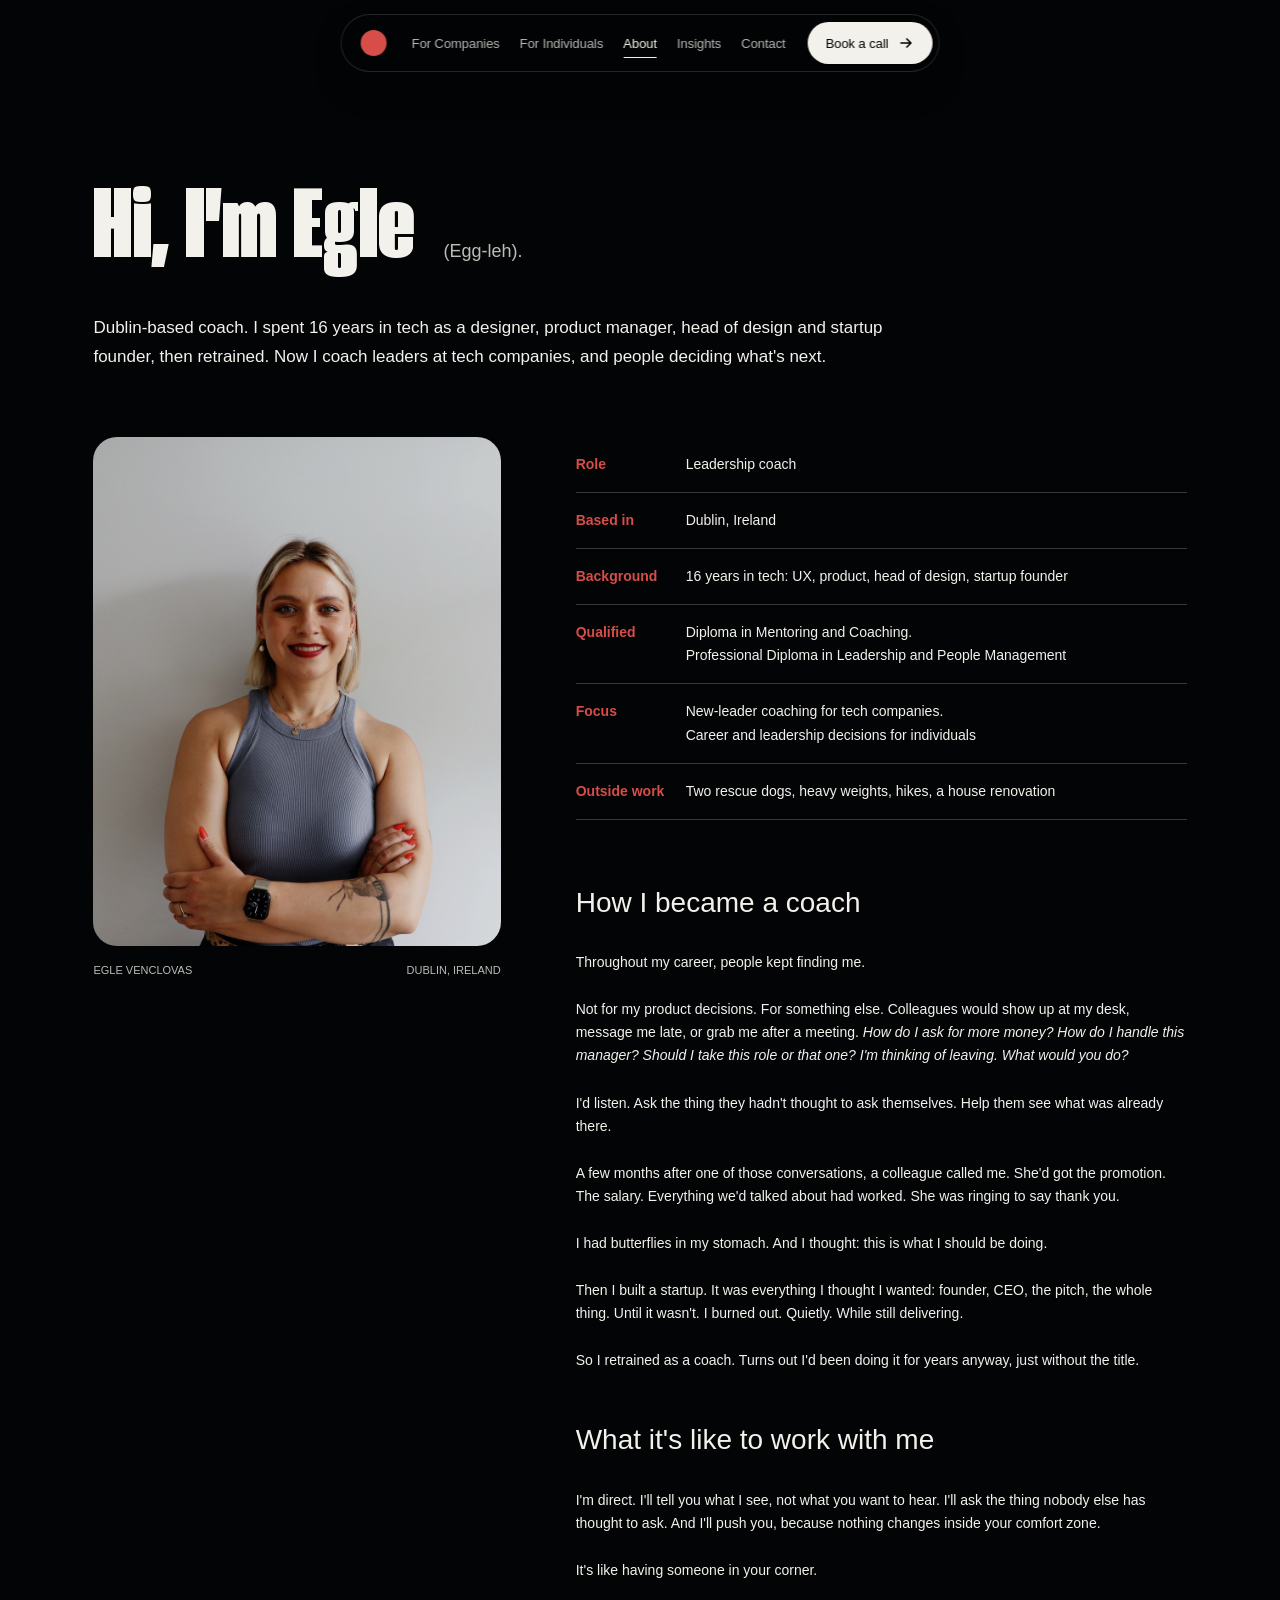
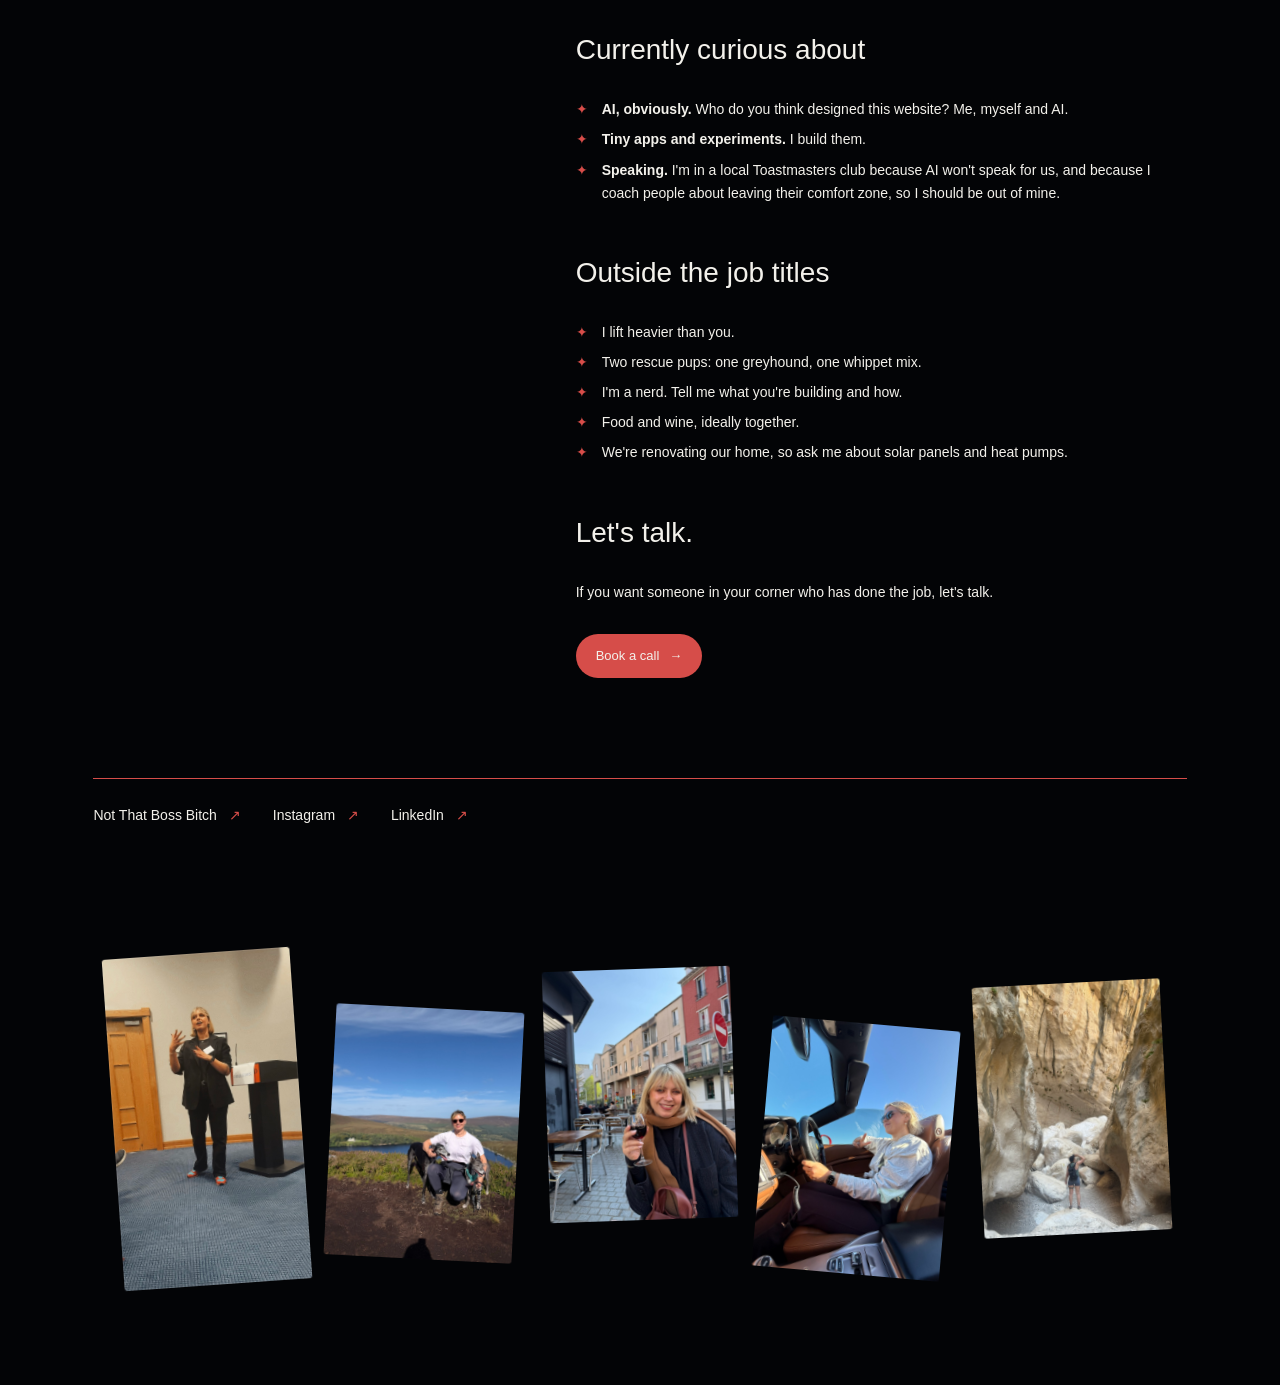
==== about-page/index.html @ bfb91a90 "Publish website preview for device testing" ====
<!doctype html><html lang="en"><head><meta charset="utf-8"><meta name="viewport" content="width=device-width, initial-scale=1"><title>About Egle | ONE HUNDRED PERCENT</title><link rel="stylesheet" href="../companies-page/styles.css?v=about-links-1"><link rel="stylesheet" href="styles.css?v=inline-pronunciation-1"></head><body>    <nav class="site-nav" aria-label="Main navigation">
      <a class="site-nav__brand" href="../companies-page/" aria-label="ONE HUNDRED PERCENT — For Companies"><span aria-hidden="true"></span></a>
      <ul class="site-nav__links">
        <li><a href="../companies-page/">For Companies</a></li>
        <li><a href="../individuals-page/">For Individuals</a></li>
        <li><a href="./" aria-current="page">About</a></li>
        <li><a href="../insights-page/">Insights</a></li>
        <li><a href="../contact-page/">Contact</a></li>
      </ul>
      <a class="site-nav__cta" href="https://tidycal.com/100percent/intro-call" target="_blank" rel="noopener noreferrer">
        <span>Book a call</span>
        <svg aria-hidden="true" viewBox="0 0 24 24" width="18" height="18"><path d="M5 12h14M13 6l6 6-6 6" fill="none" stroke="currentColor" stroke-width="2"/></svg>
      </a>
    </nav>
<main id="main-content"><section class="long-about"><header><h1>Hi, I'm Egle <span class="about-pronunciation">(Egg-leh).</span></h1><p>Dublin-based coach. I spent 16 years in tech as a designer, product manager, head of design and startup founder, then retrained. Now I coach leaders at tech companies, and people deciding what&#x27;s next.</p></header><div class="long-about__layout"><figure><img src="../companies-page/assets/egle-profile.jpg?v=2" alt="Egle Venclovas" width="1800" height="1200"><figcaption><span>EGLE VENCLOVAS</span><span>DUBLIN, IRELAND</span></figcaption></figure><div class="long-about__copy"><table class="about-facts"><tbody><tr><th scope="row">Role</th><td>Leadership coach</td></tr><tr><th scope="row">Based in</th><td>Dublin, Ireland</td></tr><tr><th scope="row">Background</th><td>16 years in tech: UX, product, head of design, startup founder</td></tr><tr><th scope="row">Qualified</th><td>Diploma in Mentoring and Coaching. <br>Professional Diploma in Leadership and People Management</td></tr><tr><th scope="row">Focus</th><td>New-leader coaching for tech companies. <br>Career and leadership decisions for individuals</td></tr><tr><th scope="row">Outside work</th><td>Two rescue dogs, heavy weights, hikes, a house renovation</td></tr></tbody></table><h2>How I became a coach</h2><p>Throughout my career, people kept finding me.</p><p>Not for my product decisions. For something else. Colleagues would show up at my desk, message me late, or grab me after a meeting. <em>How do I ask for more money? How do I handle this manager? Should I take this role or that one? I'm thinking of leaving. What would you do?</em></p><p>I&#x27;d listen. Ask the thing they hadn&#x27;t thought to ask themselves. Help them see what was already there.</p><p>A few months after one of those conversations, a colleague called me. She&#x27;d got the promotion. The salary. Everything we&#x27;d talked about had worked. She was ringing to say thank you.</p><p>I had butterflies in my stomach. And I thought: this is what I should be doing.</p><p>Then I built a startup. It was everything I thought I wanted: founder, CEO, the pitch, the whole thing. Until it wasn&#x27;t. I burned out. Quietly. While still delivering.</p><p>So I retrained as a coach. Turns out I&#x27;d been doing it for years anyway, just without the title.</p><h2>What it's like to work with me</h2><p>I&#x27;m direct. I&#x27;ll tell you what I see, not what you want to hear. I&#x27;ll ask the thing nobody else has thought to ask. And I&#x27;ll push you, because nothing changes inside your comfort zone.</p><p>It&#x27;s like having someone in your corner.</p><h2>Currently curious about</h2><ul><li><strong>AI, obviously.</strong> Who do you think designed this website? Me, myself and AI.</li><li><strong>Tiny apps and experiments.</strong> I build them.</li><li><strong>Speaking.</strong> I&#x27;m in a local Toastmasters club because AI won&#x27;t speak for us, and because I coach people about leaving their comfort zone, so I should be out of mine.</li></ul><h2>Outside the job titles</h2><ul><li>I lift heavier than you.</li><li>Two rescue pups: one greyhound, one whippet mix.</li><li>I&#x27;m a nerd. Tell me what you&#x27;re building and how.</li><li>Food and wine, ideally together.</li><li>We&#x27;re renovating our home, so ask me about solar panels and heat pumps.</li></ul><h2>Let's talk.</h2><p>If you want someone in your corner who has done the job, let&#x27;s talk.</p><a class="about-egle__cta" href="https://tidycal.com/100percent/intro-call" target="_blank" rel="noopener noreferrer">Book a call <span aria-hidden="true">→</span></a></div></div></section><nav class="about-socials" aria-label="Social links"><a href="https://eglevenclovas.substack.com/" target="_blank" rel="noopener noreferrer">Not That Boss Bitch <span aria-hidden="true">↗</span></a><a href="https://www.instagram.com/100percent.coach/" target="_blank" rel="noopener noreferrer">Instagram <span aria-hidden="true">↗</span></a><a href="https://www.linkedin.com/in/eglev/" target="_blank" rel="noopener noreferrer">LinkedIn <span aria-hidden="true">↗</span></a></nav><section class="about-photos" id="photos" aria-label="Personal photographs"><figure><img src="assets/personal-1.jpg" alt="Egle speaking at an event" loading="lazy"></figure><figure><img src="assets/personal-2.jpg" alt="Egle outdoors with two dogs" loading="lazy"></figure><figure><img src="assets/personal-3.jpg" alt="Egle sitting outside a café" loading="lazy"></figure><figure><img src="assets/personal-4.jpg" alt="Egle in a convertible" loading="lazy"></figure><figure><img src="assets/personal-5.jpg" alt="Egle hiking through a rocky gorge" loading="lazy"></figure></section></main><script src="../companies-page/navigation.js" defer></script></body></html>
---- companies-page/styles.css ----
@font-face {
  font-family: "Extenda 50 Mega";
  src: url("assets/Extenda-50Mega.woff") format("woff");
  font-style: normal;
  font-weight: 400;
  font-display: swap;
}

:root {
  --coral: #d64d49;
  --paper: #f3f1eb;
  --button: #353535;
}

*, *::before, *::after { box-sizing: border-box; }
body { margin: 0; background: #252525; color: var(--paper); font-family: -apple-system, BlinkMacSystemFont, "Segoe UI", Arial, sans-serif; }

.hero {
  position: relative;
  min-height: 652px;
  min-height: max(652px, 100svh);
  padding: 150px 9.5% 66px;
  background: transparent;
}
#main-content { position: relative; isolation: isolate; background: #030406; }
.hero__sky { position: fixed; inset: 0; width: 100%; height: 100%; pointer-events: none; z-index: -1; }
.hero__content { max-width: 1000px; }
.hero__eyebrow { margin: 0 0 22px 12px; color: var(--coral); font-size: 16px; line-height: 20px; font-weight: 700; }
h1 { margin: 0; font-weight: 400; }
.hero__intro { display: block; font-size: clamp(24px, 3.76vw, 52px); line-height: 1.15; white-space: nowrap; }
.hero__headline { display: block; margin-top: 17px; color: var(--coral); font-family: "Extenda 50 Mega", Impact, sans-serif; font-size: clamp(150px, 25vw, 340px); font-weight: 400; line-height: .8; letter-spacing: normal; }
.hero__description { margin: 32px 0 36px 12px; font-size: 27px; line-height: 1.28; font-weight: 400; }
.hero__cta { display: block; width: 402px; max-width: 100%; min-height: 50px; padding: 12px 24px; border: 0; border-radius: 999px; background: var(--button); color: var(--paper); font: inherit; font-size: 18px; line-height: 26px; }
.hero__cta:focus-visible { outline: 2px solid var(--paper); outline-offset: 5px; }
.hero__marks { position: absolute; width: 42px; display: grid; gap: 12.6px; right: 30px; bottom: 70px; }

@media (max-width: 700px) {
  .hero { min-height: 100svh; padding: 180px 7% 100px; }
  .hero__eyebrow { margin-left: 0; font-size: 14px; }
  .hero__intro { max-width: 520px; white-space: normal; font-size: clamp(23px, 4.6vw, 32px); }
  .hero__headline { margin-top: 22px; font-size: 29vw; }
  .hero__description { margin: 28px 0 30px; max-width: 540px; font-size: 21px; line-height: 1.4; }
  .desktop-break { display: none; }
  .hero__cta { font-size: 16px; }
  .hero__marks { width: 22px; gap: 6.6px; right: 20px; bottom: 12px; }
}

/* Floating navigation, following the supplied DayNight reference. */
.site-nav {
  position: fixed; top: 14px; left: 50%; translate: -50% 0;
  z-index: 50; display: flex; align-items: center; gap: 28px;
  width: max-content; max-width: calc(100% - 24px);
  padding: 8px 8px 8px 22px;
  background: rgba(3, 4, 6, .78);
  backdrop-filter: blur(22px) saturate(1.3);
  -webkit-backdrop-filter: blur(22px) saturate(1.3);
  border: 1px solid rgba(243, 241, 235, .14); border-radius: 999px;
  box-shadow: 0 16px 44px -20px rgba(0, 0, 0, .62);
  font-size: 16px; font-weight: 500; letter-spacing: -.005em;
  transition: padding .35s cubic-bezier(.16, 1, .3, 1), background .4s, border-color .4s, box-shadow .4s;
  animation: nav-enter .7s cubic-bezier(.16, 1, .3, 1) both;
}
.site-nav.is-scrolled { padding-block: 6px; background: rgba(3, 4, 6, .92); border-color: rgba(243, 241, 235, .18); box-shadow: 0 18px 48px -20px rgba(0, 0, 0, .7); }
.site-nav a { color: inherit; text-decoration: none; }
.site-nav__brand { display: flex; align-items: center; justify-content: center; min-width: 32px; min-height: 44px; }
.site-nav__brand span { display: block; width: 30px; height: 30px; background: var(--coral); border-radius: 50%; }
.site-nav__links { display: flex; align-items: center; gap: 26px; list-style: none; margin: 0; padding: 0; }
.site-nav__links a { display: flex; align-items: center; position: relative; min-height: 44px; white-space: nowrap; color: rgba(243, 241, 235, .75); transition: color .2s; }
.site-nav__links a::after { content: ""; position: absolute; left: 0; right: 0; bottom: 7px; height: 1px; background: var(--paper); transform: scaleX(0); transform-origin: left; transition: transform .4s cubic-bezier(.7, 0, .2, 1); }
.site-nav__links a:hover, .site-nav__links a[aria-current="page"] { color: var(--paper); }
.site-nav__links a:hover::after, .site-nav__links a[aria-current="page"]::after { transform: scaleX(1); }
.site-nav__cta { display: inline-flex; justify-content: center; align-items: center; gap: 12px; padding: 17px 24px; border: 0; border-radius: 999px; background: var(--paper); color: #030406 !important; font: inherit; white-space: nowrap; cursor: pointer; transition: opacity .25s, background .25s; }
.site-nav__cta:hover { opacity: .88; }
.site-nav__cta svg { flex-shrink: 0; transition: transform .3s; }
.site-nav__cta:hover svg { transform: translateX(3px); }
.site-nav :focus-visible { outline: 2px solid var(--coral); outline-offset: 4px; }
@keyframes nav-enter { from { opacity: 0; transform: translateY(-18px); } to { opacity: 1; transform: translateY(0); } }
@media (max-width: 1000px) {
  .site-nav { gap: 16px; font-size: 14px; padding-left: 16px; }
  .site-nav__links { gap: 16px; }
  .site-nav__cta { padding: 14px 18px; }
}
@media (max-width: 800px) {
  .site-nav { top: 10px; display: grid; grid-template-columns: 1fr auto; width: calc(100% - 24px); max-width: 560px; gap: 0 12px; padding: 6px 12px; border-radius: 28px; }
  .site-nav__brand { justify-content: flex-start; }
  .site-nav__links { grid-column: 1 / -1; grid-row: 2; gap: 18px; overflow-x: auto; scrollbar-width: thin; padding: 0 2px 4px; }
  .site-nav__cta { grid-column: 2; grid-row: 1; min-height: 44px; padding: 10px 16px; }
  .hero { padding-top: 180px; }
}
@media (prefers-reduced-motion: reduce) {
  .site-nav, .site-nav__links a, .site-nav__links a::after, .site-nav__cta, .site-nav__cta svg { animation: none; transition: none; }
}

.investment { padding: 90px 7.3% 120px; scroll-margin-top: 130px; }
.investment h2 { margin: 0 0 54px; color: var(--paper); font-family: "Extenda 50 Mega", Impact, sans-serif; font-weight: 400; font-size: clamp(76px, 9vw, 126px); line-height: .95; }
.investment__cards { display: grid; grid-template-columns: repeat(3, minmax(0, 1fr)); gap: 24px; }
.investment-card { display: flex; flex-direction: column; padding: 36px 32px 42px; border-radius: 32px; color: #202020; }
.investment-card--paper { background: var(--paper); }
.investment-card--coral { background: var(--coral); color: #161616; }
.investment-card--charcoal { background: #202020; color: var(--paper); }
.investment-card__number { font-size: 19px; opacity: .6; margin-bottom: 28px; }
.investment-card h3 { margin: 0 0 12px; font-family: inherit; font-size: 23px; line-height: 1.25; font-weight: 500; }
.investment-card p { margin: 0 0 30px; font-size: 16px; line-height: 1.55; }
.investment-card ul { display: flex; flex-wrap: wrap; align-content: flex-start; gap: 8px; margin: auto 0 0; padding: 20px 0 0; list-style: none; border-top: 1px solid color-mix(in srgb, currentColor 22%, transparent); }
.investment-card li { max-width: 100%; border: 1px solid color-mix(in srgb, currentColor 32%, transparent); border-radius: 999px; padding: 7px 12px; font-size: 12px; line-height: 1.4; letter-spacing: .025em; }
@media (max-width: 950px) {
  .investment { padding-inline: 7%; }
  .investment__cards { gap: 16px; }
  .investment-card { padding: 28px 24px 32px; }
  .investment-card p { font-size: 16px; }
}
@media (max-width: 700px) {
  .investment { padding: 64px 7% 80px; }
  .investment h2 { margin-bottom: 36px; }
  .investment__cards { grid-template-columns: 1fr; gap: 20px; }
  .investment-card { padding: 32px; }
  .investment-card h3 { font-size: 23px; }
  .investment-card p { font-size: 16px; }
}

.investment-card { position: relative; cursor: pointer; --card-glow: var(--coral); outline: none; transition: box-shadow .2s; }
.investment-card--coral { --card-glow: var(--paper); }
.investment-card::after { content: ""; position: absolute; inset: 0; border-radius: inherit; border: 2px solid transparent; pointer-events: none; transition: border-color .15s; }
.investment-card:hover::after, .investment-card:focus-visible::after, .investment-card.is-selected::after { border-color: var(--card-glow); }
.investment-card:focus-visible, .investment-card.is-selected { box-shadow: 0 0 0 2px var(--card-glow), 0 0 22px color-mix(in srgb, var(--card-glow) 35%, transparent); }
@media (prefers-reduced-motion: reduce) { .investment-card, .investment-card::after { transition: none; } }

/* Selection uses coral, with a light selection behind existing coral text. */
::selection { background: var(--coral); color: #161616; }
.hero__headline::selection, .hero__eyebrow::selection { background: var(--paper); color: var(--coral); }
.hero__marks span { display: block; width: 100%; aspect-ratio: 80 / 68; background: url("assets/X-light.png") center top / 100% auto no-repeat; }
.hero__marks span:nth-child(2) { background-position: center; }
.hero__marks span:nth-child(3) { background-position: center bottom; }
@media (hover: hover) and (prefers-reduced-motion: no-preference) {
  .hero__marks:hover span { animation: mark-spin 1.6s ease-in-out 1; }
}
@keyframes mark-spin { to { transform: rotate(360deg); } }


.hero__description { max-width: 620px; }

.programme { padding: 90px 7.3% 120px; scroll-margin-top: 110px; }
.programme h2 { margin: 0 0 42px; font-family: "Extenda 50 Mega", Impact, sans-serif; font-size: clamp(76px, 9vw, 126px); line-height: .95; font-weight: 400; }
.programme__alignment { display: grid; grid-template-columns: 1fr; gap: 12px; margin-bottom: 40px; }
.programme__alignment > div { display: flex; flex-wrap: wrap; align-items: center; gap: 16px; }
.programme__alignment h3 { font: inherit; font-size: 20px; margin: 0; }
.programme__alignment p { margin: 0; font-size: 16px; line-height: 1.6; color: rgba(243,241,235,.8); }
.programme__modules { display: grid; grid-template-columns: repeat(2,minmax(0,1fr)); gap: 1px; border: 1px solid rgba(243,241,235,.3); background: rgba(243,241,235,.22); border-radius: 26px; overflow: hidden; }
.programme__module { position: relative; display: flex; flex-direction: column; min-width: 0; padding: 26px; --module-glow: var(--coral); }
.programme__module--paper { background: var(--paper); color: #202020; }
.programme__module--charcoal { background: #202020; color: var(--paper); }
.programme__module--coral { background: var(--coral); color: #161616; --module-glow: var(--paper); }
.programme__module::after { content: ""; position: absolute; inset: 0; border: 2px solid transparent; pointer-events: none; transition: border-color .15s; }
.programme__module:hover::after { border-color: var(--module-glow); }
.programme__meta { display: flex; align-items: center; justify-content: space-between; gap: 12px; margin-bottom: 18px; font-size: 11px; }
.programme__meta > span:first-child { opacity: .65; }
.programme__pill, .programme__module li { border: 1px solid color-mix(in srgb,currentColor 28%,transparent); border-radius: 999px; padding: 5px 10px; font-size: 10px; line-height: 1.4; letter-spacing: .025em; }
.programme__module h3 { margin: 0 0 12px; font-family: inherit; font-size: 21px; font-weight: 500; line-height: 1.25; }
.programme__module p { margin: 0 0 18px; font-size: 14px; line-height: 1.5; }
.programme__module ul { display: flex; flex-wrap: wrap; gap: 6px; margin: auto 0 0; padding: 14px 0 0; list-style: none; border-top: 1px solid color-mix(in srgb,currentColor 20%,transparent); }
a.hero__cta { text-align: center; text-decoration: none; }
@media (max-width: 700px) {
  .programme { padding: 64px 7% 80px; scroll-margin-top: 140px; }
  .programme__alignment { grid-template-columns: 1fr; gap: 14px; margin-bottom: 28px; }
  .programme__modules { grid-template-columns: 1fr; }
  .programme__module { padding: 24px; }
  .programme__module h3 { font-size: 21px; }
  .programme__module p { font-size: 14px; }
}
@media (prefers-reduced-motion: reduce) { .programme__module::after { transition: none; } }

.about-egle { display: grid; grid-template-columns: minmax(0, .8fr) minmax(0, 1.2fr); gap: clamp(36px, 6vw, 88px); align-items: start; padding: 100px 7.3%; scroll-margin-top: 110px; }
.about-egle__photo { aspect-ratio: 4 / 5; display: grid; place-items: center; background: #202020; border: 1px solid rgba(243,241,235,.18); border-radius: 24px; }
.about-egle__photo svg { width: 32%; stroke: var(--paper); stroke-width: 1; opacity: .24; }
.about-egle h2 { margin: 0 0 28px; font-family: "Extenda 50 Mega", Impact, sans-serif; font-size: clamp(54px, 5.2vw, 76px); line-height: 1.04; font-weight: 400; }
.about-egle p { margin: 0 0 20px; font-size: 17px; line-height: 1.65; }
.about-egle p:last-child { margin-bottom: 0; }
@media (max-width: 700px) {
  .about-egle { grid-template-columns: 1fr; padding: 64px 7%; gap: 32px; scroll-margin-top: 140px; }
  .about-egle__photo { max-width: 420px; width: 100%; }
  .about-egle p { font-size: 16px; }
}

.difference, .delivery { padding: 90px 7.3% 110px; scroll-margin-top: 110px; }
.difference { border-top: 1px solid rgba(243,241,235,.18); }
.difference h2, .delivery h2 { margin: 0 0 38px; font-family: "Extenda 50 Mega", Impact, sans-serif; font-size: clamp(76px, 9vw, 126px); line-height: .95; font-weight: 400; }
.difference p { max-width: 900px; margin: 0; font-size: 21px; line-height: 1.65; }
.delivery__options { display: grid; grid-template-columns: repeat(2,minmax(0,1fr)); gap: 24px; }
.delivery__option { padding: 36px; border-radius: 26px; background: var(--paper); color: #202020; }
.delivery__option--2 { background: var(--coral); color: #161616; }
.delivery__option h3 { font-family: inherit; font-weight: 500; font-size: 25px; line-height: 1.3; margin: 0 0 26px; }
.delivery__option ul { list-style: none; margin: 0; padding: 0; }
.delivery__option li { border-top: 1px solid color-mix(in srgb,currentColor 22%,transparent); padding: 15px 0; font-size: 17px; line-height: 1.45; }
.delivery__option li:last-child { padding-bottom: 0; }
@media (max-width: 700px) {
  .difference, .delivery { padding: 64px 7% 80px; scroll-margin-top: 140px; }
  .difference p { font-size: 18px; }
  .delivery__options { grid-template-columns: 1fr; gap: 20px; }
  .delivery__option { padding: 28px 24px; }
  .delivery__option h3 { font-size: 23px; }
  .delivery__option li { font-size: 16px; }
}

/* Editorial statement and divided offer rows, inspired by DayNight. */
.difference { display: grid; grid-template-columns: minmax(0, .7fr) minmax(0, 1.3fr); gap: 64px; align-items: start; }
.difference h2 { font-size: clamp(64px, 7vw, 100px); margin: 0; position: sticky; top: 130px; }
.difference p { max-width: 760px; font-size: clamp(21px, 2.2vw, 29px); line-height: 1.5; color: rgba(243,241,235,.78); }
.difference strong { color: var(--paper); font-weight: 500; background: linear-gradient(transparent 83%, rgba(214,77,73,.55) 83%, rgba(214,77,73,.55) 96%, transparent 96%); }
.difference em { color: var(--coral); font-style: normal; }
.difference em::selection { background: var(--paper); color: var(--coral); }
.delivery__options { display: block; }
.delivery__option { position: relative; display: grid; grid-template-columns: minmax(0, .9fr) minmax(0, 1.1fr); gap: 60px; padding: 38px 0; border-radius: 0; background: transparent; color: var(--paper); border-top: 1px solid rgba(243,241,235,.24); }
.delivery__option:last-child { border-bottom: 1px solid rgba(243,241,235,.24); }
.delivery__option::before { content: ""; position: absolute; inset: 0 -20px; z-index: -1; background: rgba(214,77,73,.06); opacity: 0; transition: opacity .25s; pointer-events: none; }
.delivery__option:hover::before { opacity: 1; }
.delivery__option h3 { font-size: clamp(26px, 3vw, 38px); font-weight: 400; line-height: 1.2; max-width: 340px; margin: 0; }
.delivery__label { display: block; width: fit-content; margin-bottom: 22px; padding: 6px 12px; border: 1px solid rgba(214,77,73,.5); border-radius: 999px; color: var(--coral); font-size: 13px; line-height: 1.4; }
.delivery__label::selection { background: var(--paper); color: var(--coral); }
.delivery__option ul { display: grid; grid-template-columns: repeat(2,minmax(0,1fr)); gap: 16px 26px; align-content: start; }
.delivery__option li { position: relative; border: 0; padding: 0 0 0 17px; font-size: 16px; line-height: 1.5; }
.delivery__option li::before { content: ""; position: absolute; top: .55em; left: 0; width: 5px; height: 5px; border-radius: 50%; background: var(--coral); }
@media (max-width: 700px) {
  .difference { grid-template-columns: 1fr; gap: 30px; }
  .difference h2 { position: static; font-size: 76px; }
  .difference p { font-size: 21px; }
  .delivery__option { grid-template-columns: 1fr; gap: 26px; padding: 30px 0; }
  .delivery__option h3 { font-size: 29px; }
  .delivery__option ul { grid-template-columns: 1fr; gap: 14px; }
  .delivery__label { margin-bottom: 14px; }
}
@media (prefers-reduced-motion: reduce) { .delivery__option::before { transition: none; } }

.about-egle__cta { display: inline-flex; align-items: center; justify-content: center; margin-top: 6px; padding: 15px 24px; border-radius: 999px; background: var(--paper); color: #161616; font: inherit; text-decoration: none; transition: opacity .2s; }
.about-egle__cta:hover { opacity: .88; }
.about-egle__cta:focus-visible { outline: 2px solid var(--coral); outline-offset: 5px; }
@media (prefers-reduced-motion: reduce) { .about-egle__cta { transition: none; } }

/* Shared compact type scale across the local Companies page. */
:root { --text-body: 14px; --text-title: 21px; --text-label: 10px; --text-control: 13px; }
.hero__description { font-size: 17px; line-height: 1.55; max-width: 580px; margin-bottom: 26px; }
.hero__eyebrow { font-size: 12px; line-height: 1.5; }
.site-nav { font-size: var(--text-control); gap: 22px; padding: 6px 6px 6px 16px; }
.site-nav__links { gap: 20px; }
.site-nav__brand span { width: 26px; height: 26px; }
.site-nav__cta { padding: 12px 18px; gap: 8px; }
.hero__cta, .about-egle__cta { font-size: var(--text-control); line-height: 1.5; min-height: 44px; padding: 12px 20px; }
.hero__cta { width: fit-content; min-width: 240px; }
.investment-card h3, .programme__alignment h3, .delivery__option h3 { font-size: var(--text-title); line-height: 1.3; }
.investment-card p, .about-egle p, .programme__alignment p, .delivery__option li { font-size: var(--text-body); line-height: 1.6; }
.about-egle p { margin-bottom: 18px; }
.difference p { font-size: 18px; line-height: 1.6; }
.investment-card__number { font-size: 11px; margin-bottom: 18px; }
.investment-card { padding: 26px; border-radius: 26px; }
.investment-card p { margin-bottom: 18px; }
.investment-card ul { gap: 6px; padding-top: 14px; }
.investment-card li, .delivery__label { font-size: var(--text-label); padding: 5px 10px; }
@media (max-width: 800px) {
  .site-nav { gap: 0 12px; padding: 6px 12px; }
  .site-nav__links { gap: 16px; }
  .site-nav__cta { padding: 10px 16px; }
}
@media (max-width: 700px) {
  .hero__description { font-size: 16px; }
  .difference p { font-size: 17px; }
  .investment-card { padding: 24px; }
}

.about-egle__photo { overflow: hidden; }
.about-egle__photo img { display: block; width: 100%; height: 100%; object-fit: cover; object-position: 50% 50%; }

/* Duration-led, side-by-side delivery comparison. */
.delivery__options { display: grid; grid-template-columns: repeat(2, minmax(0, 1fr)); gap: 64px; }
.delivery__option, .delivery__option:last-child { display: block; padding: 12px 0 24px; border: 0; background: transparent; }
.delivery__option::before { display: none; }
.delivery__option h3 { max-width: none; margin: 0 0 24px; }
.delivery__label { padding: 0; border: 0; border-radius: 0; margin-bottom: 16px; font-size: 12px; letter-spacing: .08em; text-transform: uppercase; }
.delivery__duration { display: flex; align-items: baseline; gap: 12px; font-size: clamp(80px, 9vw, 120px); font-weight: 400; line-height: 1; letter-spacing: -.06em; }
.delivery__duration span { font-size: 26px; letter-spacing: -.02em; color: rgba(243,241,235,.65); }
.delivery__option ul { display: grid; grid-template-columns: 1fr; gap: 8px; }
.delivery__option li { padding: 0; font-size: 14px; color: rgba(243,241,235,.75); }
.delivery__option li::before { display: none; }
.delivery__shared { border-top: 1px solid rgba(243,241,235,.22); padding-top: 22px; margin: 8px 0 0; font-size: 14px; line-height: 1.6; color: rgba(243,241,235,.75); max-width: 900px; }
@media (max-width: 600px) {
  .delivery__options { grid-template-columns: 1fr; gap: 24px; }
  .delivery__duration { font-size: 80px; }
}

/* Centre each option and stack its duration wording beside the number. */
.delivery__option { text-align: center; }
.delivery__label { margin-left: auto; margin-right: auto; }
.delivery__duration { justify-content: center; align-items: center; gap: 16px; }
.delivery__duration .delivery__duration-words { display: flex; flex-direction: column; align-items: flex-start; gap: 8px; text-align: left; }
.delivery__duration-words span { font-size: 26px; line-height: 1.15; }
.delivery__option ul { justify-items: center; gap: 8px; }

/* Joined delivery panels, matching the programme's brand palette. */
.delivery__options { gap: 0; border: 1px solid rgba(243,241,235,.2); border-radius: 24px; overflow: hidden; }
.delivery__option, .delivery__option:last-child { padding: 32px; text-align: left; background: #202020; color: var(--paper); }
.delivery__option:last-child { background: var(--paper); color: #202020; }
.delivery__label { margin: 0 0 22px; color: var(--coral); }
.delivery__option h3 { font-size: 24px; font-weight: 400; line-height: 1.3; margin: 0 0 22px; padding-bottom: 22px; border-bottom: 1px solid color-mix(in srgb, currentColor 20%, transparent); }
.delivery__option ul { justify-items: start; gap: 8px; }
.delivery__option li { color: inherit; opacity: .8; }
@media (max-width: 600px) {
  .delivery__option, .delivery__option:last-child { padding: 26px; }
}

.about-egle__portrait { margin: 0; min-width: 0; }
.about-egle__caption { display: flex; justify-content: space-between; gap: 16px; margin-top: 16px; font-size: 10px; line-height: 1.5; letter-spacing: .06em; color: rgba(243,241,235,.7); }
.about-egle__caption span:last-child { text-align: right; }
.about-egle__experience { grid-column: 1 / -1; display: grid; grid-template-columns: repeat(2,minmax(0,1fr)); gap: 40px; border-top: 1px solid rgba(243,241,235,.2); padding-top: 36px; }
.about-egle__stat { display: flex; align-items: baseline; gap: 20px; }
.about-egle__stat-number { font-size: clamp(80px,10vw,128px); line-height: 1; letter-spacing: -.07em; }
.about-egle__stat-number > span { color: var(--coral); }
.about-egle__stat-label { max-width: 170px; font-size: 12px; line-height: 1.6; letter-spacing: .05em; text-transform: uppercase; }
@media(max-width:700px) {
 .about-egle__portrait { max-width: 420px; }
 .about-egle__experience { grid-template-columns: 1fr; gap: 28px; }
}

/* A quick overview of the programme directly after the hero. */
.programme-overview { padding: 72px 7.3% 64px; }
.programme-overview__grid { display: grid; grid-template-columns: repeat(4, minmax(0,1fr)); gap: 36px; }
.programme-overview__number { display: block; margin-bottom: 26px; font-size: clamp(64px,7.5vw,104px); line-height: 1; font-weight: 400; letter-spacing: -.06em; white-space: nowrap; }
.programme-overview__number > span { font-size: 26px; color: var(--coral); letter-spacing: 0; }
.programme-overview__item h2 { margin: 0 0 12px; min-height: 38px; font-family: inherit; font-size: 12px; font-weight: 400; line-height: 1.6; letter-spacing: .045em; text-transform: uppercase; }
.programme-overview__item p { margin: 0; font-size: 14px; line-height: 1.6; color: rgba(243,241,235,.7); }
.programme-overview__outcome { margin: 40px 0 0; padding-top: 24px; border-top: 1px solid rgba(243,241,235,.2); max-width: 900px; font-size: 17px; line-height: 1.6; }
@media (max-width: 900px) { .programme-overview__grid { grid-template-columns: repeat(2,minmax(0,1fr)); gap: 36px; } }
@media (max-width: 480px) { .programme-overview { padding: 48px 7%; } .programme-overview__grid { grid-template-columns: 1fr; } .programme-overview__item h2 { min-height: 0; } .programme-overview__number { margin-bottom: 16px; } }

.hero__description { margin-left: 0; margin-bottom: 18px; }
.hero__audience { max-width: 580px; margin: 0 0 26px; font-size: 15px; line-height: 1.55; color: var(--paper); }
@media (max-width: 700px) { .hero__audience { font-size: 14px; } }

.about-egle .about-egle__headline { margin: 0 0 26px; max-width: 440px; font-size: clamp(48px, 5vw, 68px); line-height: 1.02; text-wrap: balance; }

/* Horizontal programme facts, with restrained brand accents. */
.programme-overview { padding-top: 90px; padding-bottom: 72px; scroll-margin-top: 90px; }
.programme-overview__grid { grid-template-columns: repeat(4,minmax(0,1fr)); gap: clamp(24px,3vw,48px); }
.programme-overview__item { min-width: 0; }
.programme-overview__number { display: flex; align-items: baseline; gap: 10px; margin: 0 0 22px; font-size: clamp(72px,8vw,112px); line-height: 1; letter-spacing: -.045em; }
.programme-overview__number::after { content: "."; color: var(--coral); margin-left: -8px; }
.programme-overview__item:last-child .programme-overview__number::after { content: none; }
.programme-overview__number > span { color: var(--coral); font-size: 24px; letter-spacing: normal; }
.programme-overview__number > span::selection { background: var(--paper); color: var(--coral); }
.programme-overview__item h2 { margin: 0 0 14px; min-height: 44px; font-size: 16px; line-height: 1.4; font-weight: 400; letter-spacing: normal; text-transform: none; }
.programme-overview__item p { color: #deddd8; font-size: 14px; line-height: 1.65; }
.programme-overview__item .programme-overview__small-print { font-size: 12px; }
.programme-overview__outcome { max-width: none; margin-top: 38px; padding: 22px 0 0; border-top: 1px solid rgba(214,77,73,.45); font-size: 17px; }
@media(max-width:900px) { .programme-overview__grid { grid-template-columns: repeat(2,minmax(0,1fr)); gap: 38px; } }
@media(max-width:480px) {
 .programme-overview { padding: 48px 7%; }
 .programme-overview__grid { gap: 32px 20px; }
 .programme-overview__number { font-size: 64px; gap: 6px; }
 .programme-overview__number > span { font-size: 16px; }
 .programme-overview__item h2 { font-size: 14px; min-height: 40px; }
 .programme-overview__item p { font-size: 13px; }
}

/* Experience strip beneath the About story. */
.about-egle__experience { grid-template-columns: repeat(4,minmax(0,1fr)); gap: 32px; padding-top: 40px; }
.about-egle__stat { display: flex; flex-direction: column; align-items: flex-start; gap: 18px; min-width: 0; }
.about-egle__stat-number { display: flex; align-items: baseline; height: 88px; font-size: 88px; line-height: 1; letter-spacing: -.045em; }
.about-egle__stat-number--word { align-items: flex-end; padding-bottom: 5px; font-size: clamp(34px,4vw,52px); letter-spacing: -.035em; color: var(--coral); }
.about-egle__stat-label { max-width: 230px; font-size: 14px; line-height: 1.6; letter-spacing: normal; text-transform: none; color: #deddd8; }
@media(max-width:900px) { .about-egle__experience { grid-template-columns: repeat(2,minmax(0,1fr)); gap: 32px; } }
@media(max-width:480px) { .about-egle__experience { gap: 30px 20px; } .about-egle__stat-number { height: 66px; font-size: 66px; } .about-egle__stat-number--word { font-size: 32px; } .about-egle__stat-label { font-size: 13px; } }

.about-egle__experience { scroll-margin-top: 130px; }

.about-egle__stat-number--wide { font-size: clamp(54px,5.4vw,74px); align-items: flex-end; padding-bottom: 4px; }
@media(max-width:480px) { .about-egle__stat-number--wide { font-size: 44px; } }

/* One shared scale and baseline for every experience figure. */
.about-egle__experience { column-gap: 32px; align-items: start; }
.about-egle__stat { gap: 22px; }
.about-egle__stat-number,
.about-egle__stat-number--wide { display: flex; align-items: baseline; height: auto; padding: 0; font-size: clamp(52px,6vw,80px); line-height: 1; letter-spacing: -.045em; white-space: nowrap; }
.about-egle__stat-label { max-width: none; width: 100%; line-height: 1.6; }
@media(max-width:480px) {
 .about-egle__stat { gap: 16px; }
 .about-egle__stat-number,
 .about-egle__stat-number--wide { font-size: clamp(40px,11vw,52px); height: auto; padding: 0; }
}

.about-egle__copy .about-egle__headline { max-width: 620px; margin-bottom: 26px; }

/* A static business outcome beneath the overview divider. */
.programme-outcome { margin-top: 38px; padding-top: 26px; border-top: 1px solid rgba(214,77,73,.45); }
.programme-outcome h2 { margin: 0 0 14px; font-family: inherit; font-size: clamp(26px,3vw,40px); line-height: 1.25; font-weight: 400; letter-spacing: -.02em; text-wrap: balance; }
.programme-outcome p { max-width: 900px; margin: 0; color: #deddd8; font-size: 16px; line-height: 1.6; }
@media(max-width:480px) { .programme-outcome p { font-size: 14px; } }

/* Three equal programme elements with shared body typography. */
.programme-overview__grid { grid-template-columns: repeat(3,minmax(0,1fr)); gap: 48px; }
.programme-overview__item h2 { min-height: 0; }
.programme-overview__item:last-child .programme-overview__number::after { content: "."; }
.programme-overview__timing { margin: 28px 0 0; font-size: 14px; line-height: 1.65; color: #deddd8; }
.programme-outcome p { font-size: 14px; line-height: 1.65; }
@media(max-width:700px) { .programme-overview__grid { grid-template-columns: 1fr; gap: 30px; } .programme-overview__item p { font-size: 14px; } }

/* Centred outcome statement with generous editorial spacing. */
.programme-outcome { margin-top: 42px; padding: 90px 20px 60px; text-align: center; }
.programme-outcome h2 { max-width: 950px; margin: 0 auto 30px; font-family: inherit; font-size: clamp(36px,5vw,64px); font-weight: 400; line-height: 1.2; letter-spacing: -.025em; }
.programme-outcome h2 span { color: var(--coral); }
.programme-outcome h2 span::selection { color: var(--coral); background: var(--paper); }
.programme-outcome p { max-width: 690px; margin: 0 auto; font-size: 17px; line-height: 1.65; color: #deddd8; }
@media(max-width:700px) { .programme-outcome { padding: 56px 0 30px; } .programme-outcome p { font-size: 15px; } }

.programme-outcome { padding-top: 26px; padding-bottom: 90px; }
.programme-outcome .programme-overview__timing { max-width: none; margin: 0 auto 100px; font-size: 14px; line-height: 1.65; text-align: left; }
.programme-outcome h2 { margin-bottom: 42px; }
.programme-outcome__points { display: grid; grid-template-columns: repeat(2,minmax(0,1fr)); gap: 26px 42px; max-width: 850px; padding: 0; margin: 0 auto; list-style: none; text-align: left; }
.programme-outcome__points li { position: relative; padding-left: 28px; font-size: 16px; line-height: 1.6; color: #deddd8; }
.programme-outcome__points li::before { content: "✦"; position: absolute; left: 0; top: 0; color: var(--coral); }
@media(max-width:700px) { .programme-outcome .programme-overview__timing { margin-bottom: 64px; } .programme-outcome__points { gap: 22px; } .programme-outcome__points li { font-size: 14px; } }
@media(max-width:480px) { .programme-outcome__points { grid-template-columns: 1fr; } }

/* Keep the outcomes within the centred headline's text width. */
.programme-outcome__points { width: 100%; max-width: 690px; grid-template-columns: minmax(0,1fr) minmax(0,1fr); column-gap: 36px; row-gap: 24px; margin-left: auto; margin-right: auto; }
.programme-outcome__points li { display: flex; align-items: flex-start; justify-content: center; gap: 12px; min-width: 0; padding: 0; line-height: 1.6; text-align: center; text-wrap: balance; }
.programme-outcome__points li span { min-width: 0; }
.programme-outcome__points li::before { position: static; flex: 0 0 auto; line-height: 1.6; }
@media(max-width:600px) { .programme-outcome__points { max-width: 420px; grid-template-columns: 1fr; gap: 18px; } }

/* Centre each stat in an equal column with identical vertical spacing. */
.about-egle__experience { gap: 32px; padding-top: 40px; }
.about-egle__stat { display: grid; grid-template-rows: auto 1fr; justify-items: center; align-items: start; row-gap: 24px; text-align: center; }
.about-egle__stat-number, .about-egle__stat-number--wide { justify-content: center; }
.about-egle__stat-label { width: 100%; max-width: 240px; min-height: 3.2em; }
@media(max-width:480px) { .about-egle__experience { gap: 28px 20px; } .about-egle__stat { row-gap: 18px; } }

/* A reader-controlled example follows the four programme stages. */
.difference.practice { display: block; }
.practice h2 { position: static; max-width: 950px; margin: 0 0 36px; }
.practice .practice__example { max-width: none; margin: 0 0 40px; font-size: clamp(18px,2vw,24px); color: var(--paper); }
.practice__steps { display: grid; grid-template-columns: repeat(4,minmax(0,1fr)); gap: 0 24px; }
.practice__step { display: contents; }
.practice__tab { display: flex; flex-direction: column; align-items: flex-start; gap: 12px; width: 100%; min-width: 0; padding: 0 0 24px; border: 0; border-bottom: 2px solid rgba(243,241,235,.2); background: transparent; color: var(--paper); text-align: left; font: inherit; cursor: pointer; }
.practice__tab[aria-expanded="true"] { border-color: var(--coral); }
.practice__number { font-size: 14px; color: var(--coral); }
.practice__name { font-size: clamp(18px,1.7vw,24px); line-height: 1.25; }
.practice__description { font-size: 14px; line-height: 1.5; color: #bdbdb8; }
.practice__tab:focus-visible { outline: 2px solid var(--coral); outline-offset: 6px; }
.practice__tab:hover .practice__name, .practice__tab[aria-expanded="true"] .practice__name { color: var(--coral); }
.practice__panel { grid-column: 1 / -1; grid-row: 2; display: grid; grid-template-columns: minmax(100px,.3fr) minmax(0,1fr); gap: 40px; padding-top: 48px; }
.practice__panel[hidden] { display: none; }
.practice__watermark { font-size: clamp(90px,12vw,160px); line-height: 1; color: transparent; -webkit-text-stroke: 1px rgba(243,241,235,.22); }
.practice__panel h3 { margin: 0 0 18px; font-size: clamp(28px,3vw,42px); font-weight: 400; }
.practice__panel p { max-width: 760px; font-size: clamp(18px,2vw,24px); line-height: 1.6; }
@media(max-width:700px) {
  .practice__steps { display: block; }
  .practice__step { display: block; }
  .practice__tab { position: relative; padding: 22px 30px 22px 40px; gap: 6px; }
  .practice__number { position: absolute; left: 0; top: 24px; }
  .practice__tab::after { content: "+"; position: absolute; right: 0; top: 22px; font-size: 24px; color: var(--coral); }
  .practice__tab[aria-expanded="true"]::after { content: "−"; }
  .practice__panel { display: block; padding: 24px 0 30px 40px; }
  .practice__watermark { display: none; }
  .practice__panel h3 { font-size: 26px; }
  .practice__panel p { font-size: 17px; }
  .practice .practice__example { margin-bottom: 12px; }
}

/* Full-width FAQ rows, with native keyboard-accessible disclosure controls. */
.faq { padding: 20px 7.3% 110px; }
.faq__item { border-top: 1px solid rgba(243,241,235,.24); }
.faq__item:last-child { border-bottom: 1px solid rgba(243,241,235,.24); }
.faq__item summary { position: relative; padding: 24px 44px 24px 0; list-style: none; cursor: pointer; font-size: clamp(18px,1.65vw,24px); line-height: 1.35; }
.faq__item summary::-webkit-details-marker { display: none; }
.faq__item summary::after { content: "+"; position: absolute; right: 0; top: 22px; color: var(--coral); font-size: 28px; font-weight: 300; line-height: 1.2; }
.faq__item[open] summary::after { content: "−"; }
.faq__item summary:focus-visible { outline: 2px solid var(--coral); outline-offset: 6px; }
.faq__item summary:hover { color: var(--coral); }
.faq__item p { max-width: 850px; margin: 0; padding: 0 40px 24px 0; color: #deddd8; font-size: 16px; line-height: 1.65; }
@media(max-width:700px) {
  .faq { padding: 12px 7% 70px; }
  .faq__item summary { padding: 22px 36px 22px 0; font-size: 18px; }
  .faq__item summary::after { top: 20px; font-size: 26px; }
  .faq__item p { padding: 0 0 24px; font-size: 16px; }
}

/* Verbatim leadership coaching excerpts, given room to read as individual voices. */
.testimonials { padding: 30px 7.3% 90px; }
.testimonial { max-width: 1200px; margin: 0 auto; padding: 80px 0; text-align: center; }
.testimonial + .testimonial { border-top: 1px solid rgba(243,241,235,.18); }
.testimonial blockquote { margin: 0; }
.testimonial blockquote p { margin: 0; font-family: Georgia, "Times New Roman", serif; font-style: italic; font-size: clamp(26px,3vw,44px); font-weight: 400; line-height: 1.3; letter-spacing: -.035em; text-wrap: balance; }
.testimonial blockquote p::before { content: "“"; color: var(--coral); }
.testimonial blockquote p::after { content: "”"; color: var(--coral); }
.testimonial blockquote span { color: var(--coral); }
.testimonial figcaption { margin: 38px auto 0; max-width: 600px; color: #deddd8; font-size: 17px; line-height: 1.5; }
@media(max-width:700px) {
  .testimonials { padding: 0 7% 40px; }
  .testimonial { padding: 48px 0; }
  .testimonial blockquote p { font-size: clamp(24px,5.5vw,32px); }
  .testimonial figcaption { margin-top: 26px; font-size: 15px; }
}

.testimonial figcaption a { color: inherit; text-decoration: underline; text-decoration-color: var(--coral); text-underline-offset: 4px; }
.testimonial figcaption a:focus-visible { outline: 2px solid var(--coral); outline-offset: 4px; }

.testimonials__recommendations { text-align: center; margin: 0; font-size: 14px; }
.testimonials__recommendations a { color: var(--paper); text-decoration-color: var(--coral); text-underline-offset: 4px; }
.testimonials__recommendations a:focus-visible { outline: 2px solid var(--coral); outline-offset: 4px; }

.testimonial figcaption .testimonial__source { display: inline-block; margin-top: 14px; font-family: "Courier New", monospace; font-size: 12px; line-height: 1.6; letter-spacing: .09em; text-transform: uppercase; color: rgba(243,241,235,.65); text-decoration: none; }
.testimonial figcaption .testimonial__source:hover { color: var(--paper); }

.section-label, .about-egle .section-label { display: flex; align-items: baseline; gap: 22px; margin: 0 0 32px; color: var(--coral); font-family: "Courier New", monospace; font-size: 12px; font-weight: 400; line-height: 1.5; letter-spacing: .08em; text-transform: uppercase; }
.section-label span { color: var(--paper); }
.hero .section-label { margin-left: 0; margin-bottom: 22px; }
.practice > .section-label { grid-column: 1 / -1; }
@media(max-width:700px) { .section-label, .about-egle .section-label { font-size: 11px; margin-bottom: 24px; gap: 16px; } }

/* Section labels use the existing body font and one shared size. */
.section-label, .hero .section-label, .about-egle .section-label, .difference .section-label, .practice .section-label, .faq .section-label { font-family: inherit; font-size: 12px; line-height: 1.5; font-weight: 400; letter-spacing: .08em; }

.hero__audience { margin-bottom: 16px; }
.hero__companies { display: flex; flex-wrap: wrap; align-items: center; gap: 5px 8px; max-width: 650px; margin: 0; font-size: 12px; line-height: 1.6; color: #deddd8; }
.hero__company-star { color: var(--coral); font-size: 10px; }
.hero__company-star::selection { background: var(--paper); color: var(--coral); }
.hero__cta { margin-top: 34px; background: var(--coral); color: var(--paper); }
.hero__cta:hover { background: #c94340; }

.programme__meta { justify-content: flex-start; }

.practice > .section-label { color: var(--coral); }
.practice__panel .practice__scenario { margin-top: 22px; color: #deddd8; }
.practice__scenario em { font-style: normal; }

.practice__panel p, .practice__panel .practice__scenario { font-size: 14px; line-height: 1.6; }

.practice__scenario em { font-style: italic; }

.closing-contact { padding: 100px 7.3% 120px; border-top: 1px solid rgba(243,241,235,.18); scroll-margin-top: 100px; }
.closing-contact__location { display: inline-flex; align-items: center; gap: 12px; margin: 0 0 36px; border: 1px solid rgba(243,241,235,.25); border-radius: 999px; padding: 10px 16px; font-size: 12px; letter-spacing: .06em; text-transform: uppercase; color: #deddd8; }
.closing-contact__location span { width: 7px; height: 7px; border-radius: 50%; background: var(--coral); }
.closing-contact h2 { max-width: 950px; margin: 0 0 24px; font-family: inherit; font-weight: 400; font-size: clamp(36px,5vw,64px); line-height: 1.15; letter-spacing: -.025em; text-wrap: balance; }
.closing-contact__description { margin: 0; font-size: 18px; line-height: 1.6; color: #deddd8; }
.closing-contact__actions { display: flex; flex-wrap: wrap; gap: 18px; margin-top: 40px; }
.closing-contact__actions a { display: inline-flex; align-items: center; justify-content: center; padding: 16px 26px; border-radius: 999px; font-size: 16px; line-height: 1.4; text-decoration: none; }
.closing-contact__booking { background: var(--coral); color: var(--paper); }
.closing-contact__email { border: 1px solid rgba(243,241,235,.3); color: var(--paper); }
.closing-contact__actions a:focus-visible { outline: 2px solid var(--paper); outline-offset: 4px; }
@media(max-width:700px) { .closing-contact { padding: 64px 7% 80px; } .closing-contact__description { font-size: 16px; } }

/* Refinements from Egle's narrated website review, 7 October. */
.hero { padding-left: 7.3%; padding-right: 7.3%; }
.hero__cta { margin-top: 46px; }
.hero__brand { position: absolute; right: 7.3%; bottom: 80px; width: 110px; }
.hero__brand img { display: block; width: 100%; height: auto; }
.programme-outcome__points li { justify-content: flex-start; text-align: left; text-wrap: initial; }
.programme-outcome .programme-overview__timing { margin-bottom: 124px; }
.about-egle__stat { justify-items: start; text-align: left; width: fit-content; max-width: 100%; margin: 0 auto; }
.about-egle__stat-number, .about-egle__stat-number--wide { justify-content: flex-start; }
.about-egle__stat-label { max-width: none; }
.difference.practice { padding-top: 130px; padding-bottom: 140px; }
.practice > .section-label { margin-bottom: 42px; }
.delivery__option { isolation: isolate; }
.delivery__option::after { content: ''; position: absolute; inset: 0; pointer-events: none; border: 2px solid transparent; transition: border-color .2s; }
.delivery__option:hover::after { border-color: var(--coral); }
.testimonial { max-width: 900px; padding: 70px 0; }
.testimonial blockquote p { font-size: clamp(24px,2.5vw,36px); }
.testimonial figcaption .testimonial__source { font-family: inherit; letter-spacing: normal; text-transform: none; font-size: 13px; }
.testimonials__recommendations a { text-decoration: none; }
.faq { padding-top: 60px; }
.site-nav__cta, .about-egle__cta, .hero__cta, .closing-contact__actions a { position: relative; overflow: hidden; isolation: isolate; transition: color .25s, background-color .25s, border-color .25s; }
.site-nav__cta::before, .about-egle__cta::before, .hero__cta::before, .closing-contact__actions a::before { content: ''; position: absolute; inset: 0; z-index: -1; background: var(--coral); transform: translateX(-110%) skewX(-15deg); transition: transform .35s ease; }
.hero__cta::before, .closing-contact__booking::before { background: var(--paper); }
.site-nav__cta:hover, .about-egle__cta:hover, .closing-contact__email:hover { color: var(--paper); opacity: 1; }
.hero__cta:hover, .closing-contact__booking:hover { color: #202020; }
.site-nav__cta:hover::before, .about-egle__cta:hover::before, .hero__cta:hover::before, .closing-contact__actions a:hover::before { transform: translateX(0) skewX(0); }
@media(max-width:700px) {
  .hero { padding-left: 7%; padding-right: 7%; }
  .hero__brand { position: static; width: 80px; margin: 40px 0 0; }
  .desktop-break { display: none; }
  .programme-outcome .programme-overview__timing { margin-bottom: 80px; }
  .difference.practice { padding-top: 80px; padding-bottom: 90px; }
  .practice > .section-label { margin-bottom: 30px; }
  .testimonial { padding: 48px 0; }
  .faq { padding-top: 40px; }
}
@media(prefers-reduced-motion:reduce) {
  .site-nav__cta, .about-egle__cta, .hero__cta, .closing-contact__actions a,
  .site-nav__cta::before, .about-egle__cta::before, .hero__cta::before, .closing-contact__actions a::before, .delivery__option::after { transition: none; }
}
.about-egle__stat { width: 100%; max-width: 240px; }

/* Centre each group while preserving its internal reading alignment. */
.programme-outcome { padding-left: 0; padding-right: 0; }
.programme-outcome .programme-overview__timing { text-align: left; }
.programme-outcome__points { width: fit-content; max-width: 100%; grid-template-columns: max-content max-content; column-gap: 72px; justify-content: center; }
.about-egle__stat { justify-items: center; text-align: center; }
.about-egle__stat-number, .about-egle__stat-number--wide { justify-content: center; }
.about-egle__cta { gap: 10px; }
@media(max-width:700px) { .programme-outcome__points { grid-template-columns: repeat(2,minmax(0,1fr)); width: 100%; column-gap: 24px; } }
@media(max-width:600px) { .programme-outcome__points { grid-template-columns: 1fr; width: fit-content; } }

.programme-overview__duration { display: block; margin-top: 5px; font-size: 14px; line-height: 1.65; color: #deddd8; }
.programme-overview__item h2 { min-height: 54px; }
.hero__cta { display: inline-flex; align-items: center; justify-content: center; gap: 10px; }

.about-egle__cta { background: var(--coral); color: var(--paper); }
.about-egle__cta::before { background: var(--paper); }
.about-egle__cta:hover { color: #202020; }
.practice__panel p + p { margin-top: 18px; }
.practice__panel .practice__scenario { margin-top: 22px; }
.testimonials--before-about { padding-top: 0; padding-bottom: 0; }

.programme-overview__number::after, .programme-overview__item:last-child .programme-overview__number::after { content: none; }
.programme-overview__number > .programme-overview__unit { color: #aaa69e; font-family: inherit; font-style: italic; font-size: clamp(22px,2.5vw,34px); font-weight: 400; letter-spacing: -.02em; }
.programme-overview__item h2 { min-height: 0; }

.programme-overview__duration { display: inline; margin: 0; font-size: 12px; color: #aaa69e; white-space: nowrap; }
.programme-overview__duration em { font-style: italic; }
.programme-overview__number::after, .programme-overview__item:last-child .programme-overview__number::after { content: "."; }


/* Continuous testimonial strip, with a pause for reading. */
.recommendations { padding: 0 7.3% 90px; scroll-margin-top: 110px; }
.recommendations__strip { overflow: hidden; border-top: 1px solid var(--coral); border-bottom: 1px solid var(--coral); padding: 32px 0; }
.recommendations__track { display: flex; width: max-content; animation: testimonials-scroll 65s linear infinite; }
.recommendations__group { display: flex; align-items: stretch; flex-shrink: 0; }
.recommendation-card { margin: 0; padding: 0; width: 320px; flex: 0 0 320px; display: flex; flex-direction: column; gap: 18px; }
.recommendation-card blockquote { margin: 0; }
.recommendation-card blockquote p { margin: 0; font-size: 12px; line-height: 1.7; color: #e1ded8; }
.recommendation-card figcaption { font-size: 12px; line-height: 1.6; color: var(--paper); }
.recommendation-card figcaption span { display: block; color: #aaa69e; font-size: 11px; }
.recommendations__star { color: var(--coral); font-size: 26px; width: 100px; flex: 0 0 100px; text-align: center; }
.recommendations__strip:hover .recommendations__track, .recommendations__strip:focus-within .recommendations__track { animation-play-state: paused; }
.recommendations__strip:focus-visible { outline: 2px solid var(--paper); outline-offset: 5px; }
.recommendations .testimonials__recommendations { margin-top: 28px; text-align: left; }
@keyframes testimonials-scroll { to { transform: translateX(-50%); } }
@media(max-width:600px) { .recommendations { padding: 0 7% 60px; } .recommendation-card { width: 280px; flex-basis: 280px; } .recommendations__star { width: 70px; flex-basis: 70px; } }
@media(prefers-reduced-motion:reduce) { .recommendations__track { animation: none; } .recommendations__strip { overflow-x: auto; } .recommendations__group[aria-hidden] { display: none; } }

.recommendation-card figcaption { margin-top: auto; }
.recommendations__star { align-self: center; }
.scroll-reveal { opacity: 0; transform: translateY(28px); transition: opacity .75s ease, transform .75s cubic-bezier(.2,.7,.2,1); transition-delay: var(--reveal-delay,0ms); }
.scroll-reveal.is-visible { opacity: 1; transform: none; }
.scroll-reveal:focus-within { opacity: 1; transform: none; }
@media(prefers-reduced-motion:reduce) { .scroll-reveal { opacity: 1; transform: none; transition: none; } }

.delivery__intro { min-height: 130px; margin-bottom: 24px; }
.delivery__intro p { margin: 0; font-size: 14px; line-height: 1.6; color: inherit; }
.delivery__intro .delivery__fit { margin-bottom: 12px; color: var(--coral); }
@media(max-width:700px) { .delivery__intro { min-height: 0; } }

.delivery__header { display: flex; align-items: baseline; justify-content: space-between; gap: 16px; margin-bottom: 18px; }
.delivery__header .delivery__label { margin: 0; }
.delivery__header .delivery__fit { color: var(--coral); font-size: 11px; line-height: 1.5; text-align: right; }
.delivery__option, .delivery__option:last-child { padding: 26px 32px; }
.delivery__option h3 { margin-bottom: 16px; padding-bottom: 16px; }
.delivery__intro { min-height: 0; margin-bottom: 22px; }
.delivery__intro p { font-size: 13px; }
.delivery__option ul { gap: 6px; }
@media(max-width:600px) { .delivery__option, .delivery__option:last-child { padding: 24px; } .delivery__header { gap: 12px; } .delivery__header .delivery__fit { max-width: 180px; } }

.delivery__header { align-items: center; }
.delivery__header .delivery__fit { display: inline-block; border: 1px solid color-mix(in srgb,currentColor 28%,transparent); border-radius: 999px; padding: 5px 10px; font-size: 10px; line-height: 1.4; letter-spacing: .025em; color: inherit; text-align: center; }

.delivery__option:first-child .delivery__fit { background: var(--coral); border-color: var(--coral); color: var(--paper); }

.about-egle__actions { display: flex; align-items: center; gap: 28px; flex-wrap: wrap; }
.about-egle__actions .about-egle__cta { margin-top: 0; }
.about-egle__story-link { display: inline-flex; align-items: center; gap: 12px; color: var(--paper); font-size: 12px; letter-spacing: .08em; text-decoration: none; padding: 12px 0; }
.about-egle__story-link:hover { color: var(--coral); }
.about-egle__story-link:focus-visible { outline: 2px solid var(--coral); outline-offset: 5px; }
---- about-page/styles.css ----
.long-about { padding: 145px 7.3% 100px; }
.long-about header { margin-bottom: 65px; }
.long-about h1 { font-family: "Extenda 50 Mega"; font-weight: 400; font-size: clamp(80px,10vw,140px); line-height: .9; margin: 30px 0 0; }
.long-about h1 span { color: var(--coral); }
.long-about__layout { display: grid; grid-template-columns: .8fr 1.2fr; gap: 75px; align-items: start; }
.long-about figure { margin: 0; position: sticky; top: 110px; }
.long-about img { display: block; width: 100%; height: auto; aspect-ratio: 4/5; object-fit: cover; border-radius: 24px; }
.long-about figcaption { display: flex; justify-content: space-between; gap: 16px; margin-top: 18px; font-size: 11px; color: #bdbbb5; }
.long-about__copy h2 { font-size: 28px; line-height: 1.3; font-weight: 400; margin: 0 0 30px; }
.long-about__copy p { font-size: 16px; line-height: 1.8; margin: 0 0 24px; }
@media(max-width:700px) { .long-about { padding: 150px 7% 70px; } .long-about__layout { grid-template-columns: 1fr; gap: 40px; } .long-about figure { position: static; } }

.about-socials { margin: 0 7.3%; padding: 28px 0 50px; border-top: 1px solid var(--coral); display: flex; gap: 32px; flex-wrap: wrap; }
.about-socials a { color: var(--paper); font-size: 14px; text-decoration: none; }
.about-socials a span { color: var(--coral); margin-left: 8px; }
.about-socials a:hover { color: var(--coral); }

.about-photos { margin: 20px 7.3% 0; padding: 60px 20px 100px; display: grid; grid-template-columns: repeat(5,minmax(0,1fr)); gap: 28px; align-items: start; scroll-margin-top: 120px; }
.about-photos figure { margin: 0; transform: rotate(-4deg); }
.about-photos img { display: block; width: 100%; height: auto; border-radius: 3px; }
.about-photos figure:nth-child(2) { transform: rotate(3deg); margin-top: 55px; }
.about-photos figure:nth-child(3) { transform: rotate(-2deg); margin-top: 16px; }
.about-photos figure:nth-child(4) { transform: rotate(5deg); margin-top: 70px; }
.about-photos figure:nth-child(5) { transform: rotate(-3deg); margin-top: 30px; }
@media(max-width:800px) { .about-photos { grid-template-columns: repeat(3,minmax(0,1fr)); gap: 25px; } }
@media(max-width:500px) { .about-photos { grid-template-columns: repeat(2,minmax(0,1fr)); margin: 0 7%; padding: 40px 8px 70px; gap: 24px; } .about-photos figure:nth-child(4) { margin-top: 30px; } }

.long-about h1 { font-size: clamp(64px,8vw,105px); line-height: 1.05; }
.long-about header > p { max-width: 820px; font-size: 17px; line-height: 1.75; margin: 30px 0 0; }
.about-facts { width: 100%; border-collapse: collapse; margin-bottom: 65px; font-size: 14px; line-height: 1.65; }
.about-facts th,.about-facts td { padding: 16px 0; border-bottom: 1px solid #383838; vertical-align: top; text-align: left; }
.about-facts th { width: 110px; padding-right: 20px; font-weight: 600; color: var(--coral); }
.long-about__copy h2 { margin-top: 50px; }
.long-about__copy ul { margin: 0 0 30px; padding-left: 20px; font-size: 16px; line-height: 1.8; }
.long-about__copy li { padding-left: 6px; margin-bottom: 14px; }
.long-about__copy li::marker { color: var(--coral); }

.long-about__copy ul { list-style: none; padding-left: 0; margin-bottom: 24px; line-height: 1.6; }
.long-about__copy li { position: relative; padding-left: 26px; margin-bottom: 7px; }
.long-about__copy li::before { content: "✦"; position: absolute; left: 0; top: 0; color: var(--coral); font-size: 16px; }

.long-about__copy p { font-size: 14px; line-height: 1.65; }

.long-about header > .about-pronunciation { font-size: 18px; margin-top: 12px; color: #bdbbb5; }

.long-about__copy ul { font-size: 14px; line-height: 1.65; }
.long-about__copy li::before { font-size: 14px; }

.long-about h1 .about-pronunciation { font-family: -apple-system, BlinkMacSystemFont, "Segoe UI", Arial, sans-serif; font-size: 18px; font-weight: 400; line-height: 1.5; color: #bdbbb5; display: inline-block; vertical-align: baseline; margin-left: 12px; }
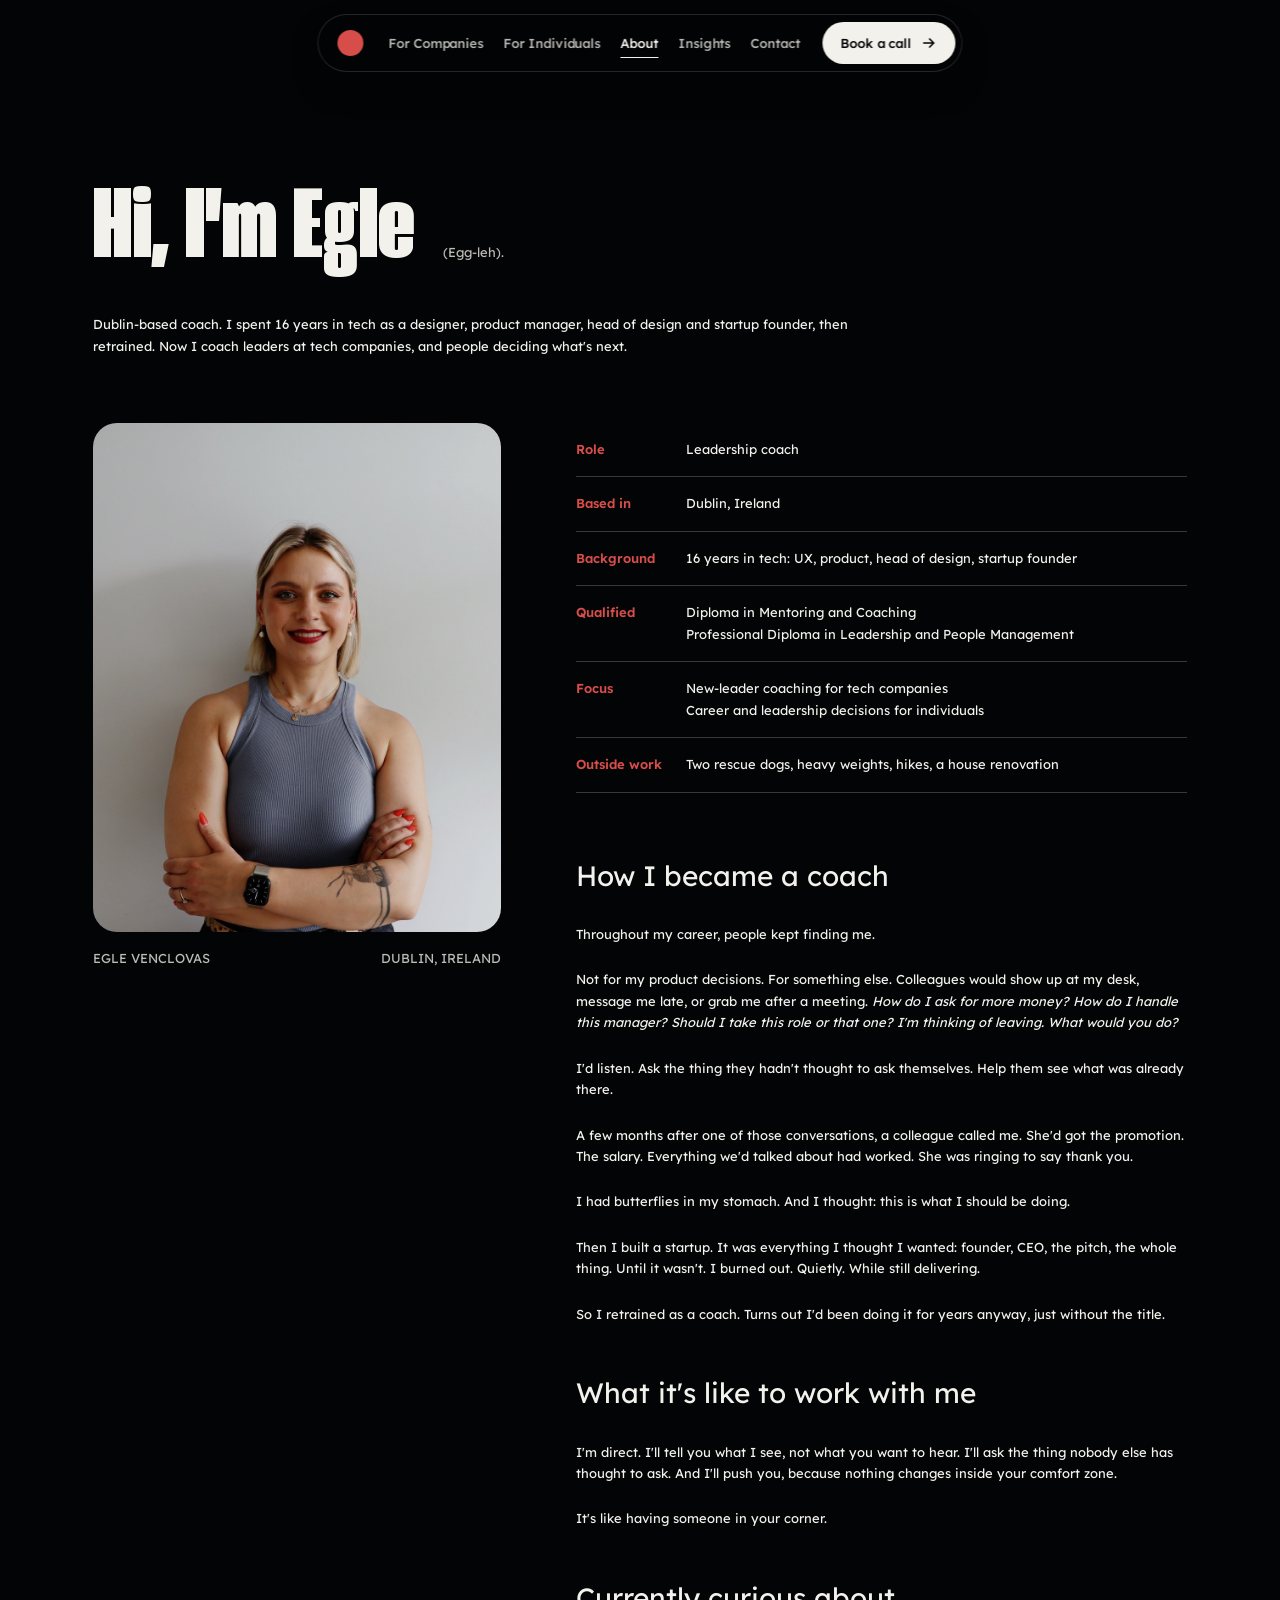
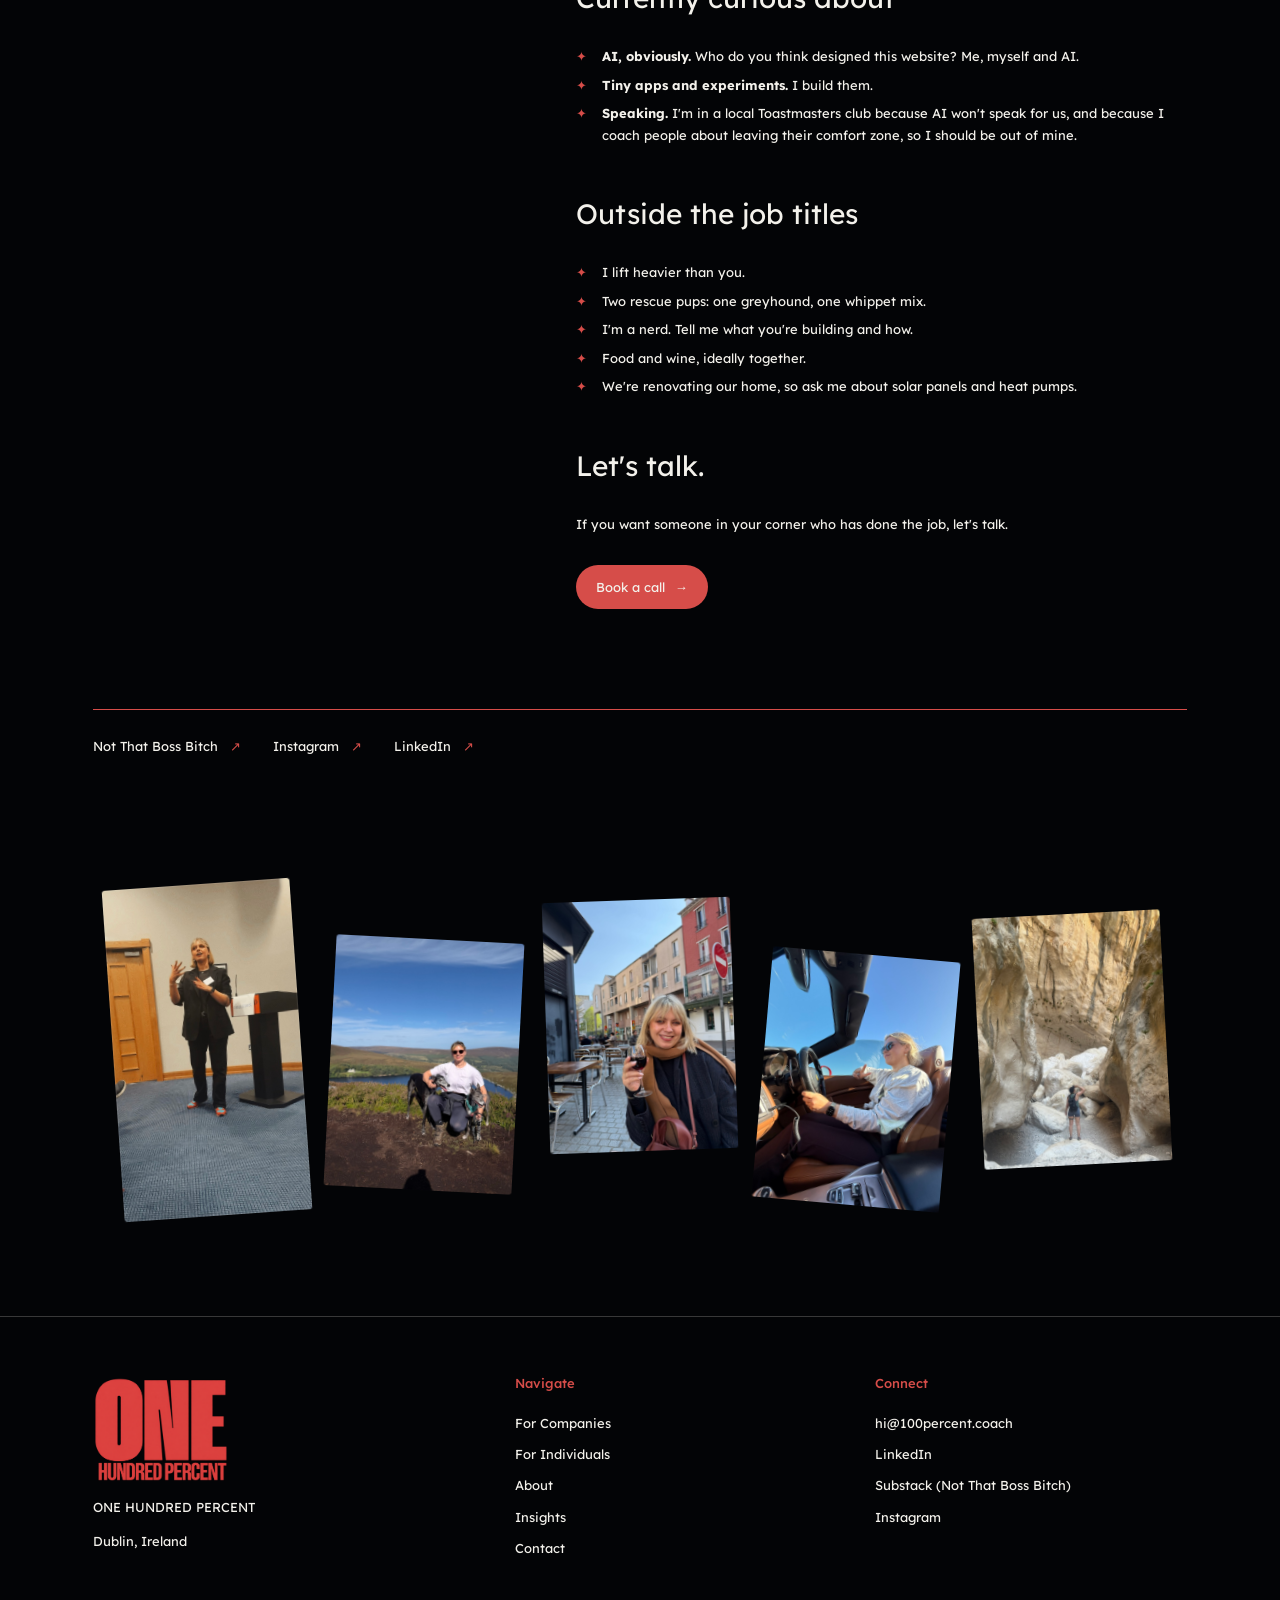
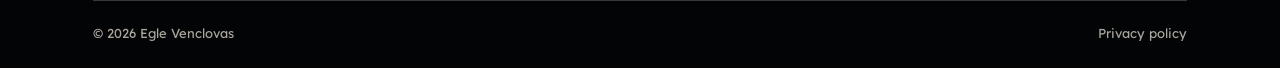
==== commit 12ea9aa4: "Update preview copy typography mobile layout and footer" ====
--- a/about-page/index.html
+++ b/about-page/index.html
@@ -1,4 +1,5 @@
-<!doctype html><html lang="en"><head><meta charset="utf-8"><meta name="viewport" content="width=device-width, initial-scale=1"><title>About Egle | ONE HUNDRED PERCENT</title><link rel="stylesheet" href="../companies-page/styles.css?v=about-links-1"><link rel="stylesheet" href="styles.css?v=inline-pronunciation-1"></head><body>    <nav class="site-nav" aria-label="Main navigation">
+<!doctype html><html lang="en"><head><meta charset="utf-8"><meta name="viewport" content="width=device-width, initial-scale=1"><title>About Egle | ONE HUNDRED PERCENT</title><link rel="stylesheet" href="../companies-page/styles.css?v=all-motion-2"><link rel="stylesheet" href="styles.css?v=all-motion-2">    <link rel="stylesheet" href="../companies-page/typography.css?v=all-motion-2">
+  <link rel="preconnect" href="https://fonts.googleapis.com"><link rel="preconnect" href="https://fonts.gstatic.com" crossorigin><link href="https://fonts.googleapis.com/css2?family=Lexend+Deca:wght@400;500;600;700&amp;display=swap" rel="stylesheet"><link rel="stylesheet" href="../companies-page/footer.css?v=1"></head><body>    <nav class="site-nav" aria-label="Main navigation">
       <a class="site-nav__brand" href="../companies-page/" aria-label="ONE HUNDRED PERCENT — For Companies"><span aria-hidden="true"></span></a>
       <ul class="site-nav__links">
         <li><a href="../companies-page/">For Companies</a></li>
@@ -12,4 +13,4 @@
         <svg aria-hidden="true" viewBox="0 0 24 24" width="18" height="18"><path d="M5 12h14M13 6l6 6-6 6" fill="none" stroke="currentColor" stroke-width="2"/></svg>
       </a>
     </nav>
-<main id="main-content"><section class="long-about"><header><h1>Hi, I'm Egle <span class="about-pronunciation">(Egg-leh).</span></h1><p>Dublin-based coach. I spent 16 years in tech as a designer, product manager, head of design and startup founder, then retrained. Now I coach leaders at tech companies, and people deciding what&#x27;s next.</p></header><div class="long-about__layout"><figure><img src="../companies-page/assets/egle-profile.jpg?v=2" alt="Egle Venclovas" width="1800" height="1200"><figcaption><span>EGLE VENCLOVAS</span><span>DUBLIN, IRELAND</span></figcaption></figure><div class="long-about__copy"><table class="about-facts"><tbody><tr><th scope="row">Role</th><td>Leadership coach</td></tr><tr><th scope="row">Based in</th><td>Dublin, Ireland</td></tr><tr><th scope="row">Background</th><td>16 years in tech: UX, product, head of design, startup founder</td></tr><tr><th scope="row">Qualified</th><td>Diploma in Mentoring and Coaching. <br>Professional Diploma in Leadership and People Management</td></tr><tr><th scope="row">Focus</th><td>New-leader coaching for tech companies. <br>Career and leadership decisions for individuals</td></tr><tr><th scope="row">Outside work</th><td>Two rescue dogs, heavy weights, hikes, a house renovation</td></tr></tbody></table><h2>How I became a coach</h2><p>Throughout my career, people kept finding me.</p><p>Not for my product decisions. For something else. Colleagues would show up at my desk, message me late, or grab me after a meeting. <em>How do I ask for more money? How do I handle this manager? Should I take this role or that one? I'm thinking of leaving. What would you do?</em></p><p>I&#x27;d listen. Ask the thing they hadn&#x27;t thought to ask themselves. Help them see what was already there.</p><p>A few months after one of those conversations, a colleague called me. She&#x27;d got the promotion. The salary. Everything we&#x27;d talked about had worked. She was ringing to say thank you.</p><p>I had butterflies in my stomach. And I thought: this is what I should be doing.</p><p>Then I built a startup. It was everything I thought I wanted: founder, CEO, the pitch, the whole thing. Until it wasn&#x27;t. I burned out. Quietly. While still delivering.</p><p>So I retrained as a coach. Turns out I&#x27;d been doing it for years anyway, just without the title.</p><h2>What it's like to work with me</h2><p>I&#x27;m direct. I&#x27;ll tell you what I see, not what you want to hear. I&#x27;ll ask the thing nobody else has thought to ask. And I&#x27;ll push you, because nothing changes inside your comfort zone.</p><p>It&#x27;s like having someone in your corner.</p><h2>Currently curious about</h2><ul><li><strong>AI, obviously.</strong> Who do you think designed this website? Me, myself and AI.</li><li><strong>Tiny apps and experiments.</strong> I build them.</li><li><strong>Speaking.</strong> I&#x27;m in a local Toastmasters club because AI won&#x27;t speak for us, and because I coach people about leaving their comfort zone, so I should be out of mine.</li></ul><h2>Outside the job titles</h2><ul><li>I lift heavier than you.</li><li>Two rescue pups: one greyhound, one whippet mix.</li><li>I&#x27;m a nerd. Tell me what you&#x27;re building and how.</li><li>Food and wine, ideally together.</li><li>We&#x27;re renovating our home, so ask me about solar panels and heat pumps.</li></ul><h2>Let's talk.</h2><p>If you want someone in your corner who has done the job, let&#x27;s talk.</p><a class="about-egle__cta" href="https://tidycal.com/100percent/intro-call" target="_blank" rel="noopener noreferrer">Book a call <span aria-hidden="true">→</span></a></div></div></section><nav class="about-socials" aria-label="Social links"><a href="https://eglevenclovas.substack.com/" target="_blank" rel="noopener noreferrer">Not That Boss Bitch <span aria-hidden="true">↗</span></a><a href="https://www.instagram.com/100percent.coach/" target="_blank" rel="noopener noreferrer">Instagram <span aria-hidden="true">↗</span></a><a href="https://www.linkedin.com/in/eglev/" target="_blank" rel="noopener noreferrer">LinkedIn <span aria-hidden="true">↗</span></a></nav><section class="about-photos" id="photos" aria-label="Personal photographs"><figure><img src="assets/personal-1.jpg" alt="Egle speaking at an event" loading="lazy"></figure><figure><img src="assets/personal-2.jpg" alt="Egle outdoors with two dogs" loading="lazy"></figure><figure><img src="assets/personal-3.jpg" alt="Egle sitting outside a café" loading="lazy"></figure><figure><img src="assets/personal-4.jpg" alt="Egle in a convertible" loading="lazy"></figure><figure><img src="assets/personal-5.jpg" alt="Egle hiking through a rocky gorge" loading="lazy"></figure></section></main><script src="../companies-page/navigation.js" defer></script></body></html>+<main id="main-content"><section class="long-about"><header><h1>Hi, I'm Egle <span class="about-pronunciation">(Egg-leh).</span></h1><p>Dublin-based coach. I spent 16 years in tech as a designer, product manager, head of design and startup founder, then retrained. Now I coach leaders at tech companies, and people deciding what&#x27;s next.</p></header><div class="long-about__layout"><figure><img src="../companies-page/assets/egle-profile.jpg?v=2" alt="Egle Venclovas" width="1800" height="1200"><figcaption><span>EGLE VENCLOVAS</span><span>DUBLIN, IRELAND</span></figcaption></figure><div class="long-about__copy"><table class="about-facts"><tbody><tr><th scope="row">Role</th><td>Leadership coach</td></tr><tr><th scope="row">Based in</th><td>Dublin, Ireland</td></tr><tr><th scope="row">Background</th><td>16 years in tech: UX, product, head of design, startup founder</td></tr><tr><th scope="row">Qualified</th><td>Diploma in Mentoring and Coaching<br>Professional Diploma in Leadership and People Management</td></tr><tr><th scope="row">Focus</th><td>New-leader coaching for tech companies<br>Career and leadership decisions for individuals</td></tr><tr><th scope="row">Outside work</th><td>Two rescue dogs, heavy weights, hikes, a house renovation</td></tr></tbody></table><h2>How I became a coach</h2><p>Throughout my career, people kept finding me.</p><p>Not for my product decisions. For something else. Colleagues would show up at my desk, message me late, or grab me after a meeting. <em>How do I ask for more money? How do I handle this manager? Should I take this role or that one? I'm thinking of leaving. What would you do?</em></p><p>I&#x27;d listen. Ask the thing they hadn&#x27;t thought to ask themselves. Help them see what was already there.</p><p>A few months after one of those conversations, a colleague called me. She&#x27;d got the promotion. The salary. Everything we&#x27;d talked about had worked. She was ringing to say thank you.</p><p>I had butterflies in my stomach. And I thought: this is what I should be doing.</p><p>Then I built a startup. It was everything I thought I wanted: founder, CEO, the pitch, the whole thing. Until it wasn&#x27;t. I burned out. Quietly. While still delivering.</p><p>So I retrained as a coach. Turns out I&#x27;d been doing it for years anyway, just without the title.</p><h2>What it's like to work with me</h2><p>I&#x27;m direct. I&#x27;ll tell you what I see, not what you want to hear. I&#x27;ll ask the thing nobody else has thought to ask. And I&#x27;ll push you, because nothing changes inside your comfort zone.</p><p>It&#x27;s like having someone in your corner.</p><h2>Currently curious about</h2><ul><li><strong>AI, obviously.</strong> Who do you think designed this website? Me, myself and AI.</li><li><strong>Tiny apps and experiments.</strong> I build them.</li><li><strong>Speaking.</strong> I&#x27;m in a local Toastmasters club because AI won&#x27;t speak for us, and because I coach people about leaving their comfort zone, so I should be out of mine.</li></ul><h2>Outside the job titles</h2><ul><li>I lift heavier than you.</li><li>Two rescue pups: one greyhound, one whippet mix.</li><li>I&#x27;m a nerd. Tell me what you&#x27;re building and how.</li><li>Food and wine, ideally together.</li><li>We&#x27;re renovating our home, so ask me about solar panels and heat pumps.</li></ul><h2>Let's talk.</h2><p>If you want someone in your corner who has done the job, let&#x27;s talk.</p><a class="about-egle__cta" href="https://tidycal.com/100percent/intro-call" target="_blank" rel="noopener noreferrer">Book a call <span aria-hidden="true">→</span></a></div></div></section><nav class="about-socials" aria-label="Social links"><a href="https://eglevenclovas.substack.com/" target="_blank" rel="noopener noreferrer">Not That Boss Bitch <span aria-hidden="true">↗</span></a><a href="https://www.instagram.com/100percent.coach/" target="_blank" rel="noopener noreferrer">Instagram <span aria-hidden="true">↗</span></a><a href="https://www.linkedin.com/in/eglev/" target="_blank" rel="noopener noreferrer">LinkedIn <span aria-hidden="true">↗</span></a></nav><section class="about-photos" id="photos" aria-label="Personal photographs"><figure><img src="assets/personal-1.jpg" alt="Egle speaking at an event" loading="lazy"></figure><figure><img src="assets/personal-2.jpg" alt="Egle outdoors with two dogs" loading="lazy"></figure><figure><img src="assets/personal-3.jpg" alt="Egle sitting outside a café" loading="lazy"></figure><figure><img src="assets/personal-4.jpg" alt="Egle in a convertible" loading="lazy"></figure><figure><img src="assets/personal-5.jpg" alt="Egle hiking through a rocky gorge" loading="lazy"></figure></section></main><footer class="site-footer"><div class="site-footer__columns"><div class="site-footer__brand"><a href="../companies-page/" aria-label="ONE HUNDRED PERCENT"><img src="../companies-page/assets/brand-logo-transparent.png" alt="ONE HUNDRED PERCENT" width="160" loading="lazy"></a><p>ONE HUNDRED PERCENT</p><p>Dublin, Ireland</p></div><nav aria-label="Footer navigation"><h2>Navigate</h2><a href="../companies-page/">For Companies</a><a href="../individuals-page/">For Individuals</a><a href="../about-page/">About</a><a href="../insights-page/">Insights</a><a href="../contact-page/">Contact</a></nav><div class="site-footer__connect"><h2>Connect</h2><a href="mailto:hi@100percent.coach">hi@100percent.coach</a><a href="https://www.linkedin.com/in/eglev/" target="_blank" rel="noopener noreferrer">LinkedIn</a><a href="https://eglevenclovas.substack.com/" target="_blank" rel="noopener noreferrer">Substack (Not That Boss Bitch)</a><a href="https://www.instagram.com/100percent.coach/" target="_blank" rel="noopener noreferrer">Instagram</a></div></div><div class="site-footer__bottom"><span>© 2026 Egle Venclovas</span><span>Privacy policy</span></div></footer><script src="../companies-page/navigation.js" defer></script><script src="../companies-page/scroll-reveals.js?v=all-pages-motion-2" defer></script></body></html>
--- a/companies-page/styles.css
+++ b/companies-page/styles.css
@@ -13,7 +13,7 @@
 }
 
 *, *::before, *::after { box-sizing: border-box; }
-body { margin: 0; background: #252525; color: var(--paper); font-family: -apple-system, BlinkMacSystemFont, "Segoe UI", Arial, sans-serif; }
+body { margin: 0; background: #252525; color: var(--paper); font-family: "Lexend Deca", sans-serif; }
 
 .hero {
   position: relative;
@@ -36,7 +36,7 @@
 
 @media (max-width: 700px) {
   .hero { min-height: 100svh; padding: 180px 7% 100px; }
-  .hero__eyebrow { margin-left: 0; font-size: 14px; }
+  .hero__eyebrow { margin-left: 0; font-size: 13px; }
   .hero__intro { max-width: 520px; white-space: normal; font-size: clamp(23px, 4.6vw, 32px); }
   .hero__headline { margin-top: 22px; font-size: 29vw; }
   .hero__description { margin: 28px 0 30px; max-width: 540px; font-size: 21px; line-height: 1.4; }
@@ -76,7 +76,7 @@
 .site-nav :focus-visible { outline: 2px solid var(--coral); outline-offset: 4px; }
 @keyframes nav-enter { from { opacity: 0; transform: translateY(-18px); } to { opacity: 1; transform: translateY(0); } }
 @media (max-width: 1000px) {
-  .site-nav { gap: 16px; font-size: 14px; padding-left: 16px; }
+  .site-nav { gap: 16px; font-size: 13px; padding-left: 16px; }
   .site-nav__links { gap: 16px; }
   .site-nav__cta { padding: 14px 18px; }
 }
@@ -102,7 +102,7 @@
 .investment-card h3 { margin: 0 0 12px; font-family: inherit; font-size: 23px; line-height: 1.25; font-weight: 500; }
 .investment-card p { margin: 0 0 30px; font-size: 16px; line-height: 1.55; }
 .investment-card ul { display: flex; flex-wrap: wrap; align-content: flex-start; gap: 8px; margin: auto 0 0; padding: 20px 0 0; list-style: none; border-top: 1px solid color-mix(in srgb, currentColor 22%, transparent); }
-.investment-card li { max-width: 100%; border: 1px solid color-mix(in srgb, currentColor 32%, transparent); border-radius: 999px; padding: 7px 12px; font-size: 12px; line-height: 1.4; letter-spacing: .025em; }
+.investment-card li { max-width: 100%; border: 1px solid color-mix(in srgb, currentColor 32%, transparent); border-radius: 999px; padding: 7px 12px; font-size: 13px; line-height: 1.4; letter-spacing: .025em; }
 @media (max-width: 950px) {
   .investment { padding-inline: 7%; }
   .investment__cards { gap: 16px; }
@@ -118,10 +118,10 @@
   .investment-card p { font-size: 16px; }
 }
 
-.investment-card { position: relative; cursor: pointer; --card-glow: var(--coral); outline: none; transition: box-shadow .2s; }
+.investment-card { position: relative; cursor: default; --card-glow: var(--coral); outline: none; transition: translate .25s ease; }
 .investment-card--coral { --card-glow: var(--paper); }
 .investment-card::after { content: ""; position: absolute; inset: 0; border-radius: inherit; border: 2px solid transparent; pointer-events: none; transition: border-color .15s; }
-.investment-card:hover::after, .investment-card:focus-visible::after, .investment-card.is-selected::after { border-color: var(--card-glow); }
+.investment-card:hover::after { border-color: var(--card-glow); }
 .investment-card:focus-visible, .investment-card.is-selected { box-shadow: 0 0 0 2px var(--card-glow), 0 0 22px color-mix(in srgb, var(--card-glow) 35%, transparent); }
 @media (prefers-reduced-motion: reduce) { .investment-card, .investment-card::after { transition: none; } }
 
@@ -156,7 +156,7 @@
 .programme__meta > span:first-child { opacity: .65; }
 .programme__pill, .programme__module li { border: 1px solid color-mix(in srgb,currentColor 28%,transparent); border-radius: 999px; padding: 5px 10px; font-size: 10px; line-height: 1.4; letter-spacing: .025em; }
 .programme__module h3 { margin: 0 0 12px; font-family: inherit; font-size: 21px; font-weight: 500; line-height: 1.25; }
-.programme__module p { margin: 0 0 18px; font-size: 14px; line-height: 1.5; }
+.programme__module p { margin: 0 0 18px; font-size: 13px; line-height: 1.5; }
 .programme__module ul { display: flex; flex-wrap: wrap; gap: 6px; margin: auto 0 0; padding: 14px 0 0; list-style: none; border-top: 1px solid color-mix(in srgb,currentColor 20%,transparent); }
 a.hero__cta { text-align: center; text-decoration: none; }
 @media (max-width: 700px) {
@@ -165,7 +165,7 @@
   .programme__modules { grid-template-columns: 1fr; }
   .programme__module { padding: 24px; }
   .programme__module h3 { font-size: 21px; }
-  .programme__module p { font-size: 14px; }
+  .programme__module p { font-size: 13px; }
 }
 @media (prefers-reduced-motion: reduce) { .programme__module::after { transition: none; } }
 
@@ -236,9 +236,9 @@
 @media (prefers-reduced-motion: reduce) { .about-egle__cta { transition: none; } }
 
 /* Shared compact type scale across the local Companies page. */
-:root { --text-body: 14px; --text-title: 21px; --text-label: 10px; --text-control: 13px; }
+:root { --text-body: 13px; --text-title: 21px; --text-label: 10px; --text-control: 13px; }
 .hero__description { font-size: 17px; line-height: 1.55; max-width: 580px; margin-bottom: 26px; }
-.hero__eyebrow { font-size: 12px; line-height: 1.5; }
+.hero__eyebrow { font-size: 13px; line-height: 1.5; }
 .site-nav { font-size: var(--text-control); gap: 22px; padding: 6px 6px 6px 16px; }
 .site-nav__links { gap: 20px; }
 .site-nav__brand span { width: 26px; height: 26px; }
@@ -273,13 +273,13 @@
 .delivery__option, .delivery__option:last-child { display: block; padding: 12px 0 24px; border: 0; background: transparent; }
 .delivery__option::before { display: none; }
 .delivery__option h3 { max-width: none; margin: 0 0 24px; }
-.delivery__label { padding: 0; border: 0; border-radius: 0; margin-bottom: 16px; font-size: 12px; letter-spacing: .08em; text-transform: uppercase; }
+.delivery__label { padding: 0; border: 0; border-radius: 0; margin-bottom: 16px; font-size: 13px; letter-spacing: .08em; text-transform: uppercase; }
 .delivery__duration { display: flex; align-items: baseline; gap: 12px; font-size: clamp(80px, 9vw, 120px); font-weight: 400; line-height: 1; letter-spacing: -.06em; }
 .delivery__duration span { font-size: 26px; letter-spacing: -.02em; color: rgba(243,241,235,.65); }
 .delivery__option ul { display: grid; grid-template-columns: 1fr; gap: 8px; }
-.delivery__option li { padding: 0; font-size: 14px; color: rgba(243,241,235,.75); }
+.delivery__option li { padding: 0; font-size: 13px; color: rgba(243,241,235,.75); }
 .delivery__option li::before { display: none; }
-.delivery__shared { border-top: 1px solid rgba(243,241,235,.22); padding-top: 22px; margin: 8px 0 0; font-size: 14px; line-height: 1.6; color: rgba(243,241,235,.75); max-width: 900px; }
+.delivery__shared { border-top: 1px solid rgba(243,241,235,.22); padding-top: 22px; margin: 8px 0 0; font-size: 13px; line-height: 1.6; color: rgba(243,241,235,.75); max-width: 900px; }
 @media (max-width: 600px) {
   .delivery__options { grid-template-columns: 1fr; gap: 24px; }
   .delivery__duration { font-size: 80px; }
@@ -312,7 +312,7 @@
 .about-egle__stat { display: flex; align-items: baseline; gap: 20px; }
 .about-egle__stat-number { font-size: clamp(80px,10vw,128px); line-height: 1; letter-spacing: -.07em; }
 .about-egle__stat-number > span { color: var(--coral); }
-.about-egle__stat-label { max-width: 170px; font-size: 12px; line-height: 1.6; letter-spacing: .05em; text-transform: uppercase; }
+.about-egle__stat-label { max-width: 170px; font-size: 13px; line-height: 1.6; letter-spacing: .05em; text-transform: uppercase; }
 @media(max-width:700px) {
  .about-egle__portrait { max-width: 420px; }
  .about-egle__experience { grid-template-columns: 1fr; gap: 28px; }
@@ -323,15 +323,15 @@
 .programme-overview__grid { display: grid; grid-template-columns: repeat(4, minmax(0,1fr)); gap: 36px; }
 .programme-overview__number { display: block; margin-bottom: 26px; font-size: clamp(64px,7.5vw,104px); line-height: 1; font-weight: 400; letter-spacing: -.06em; white-space: nowrap; }
 .programme-overview__number > span { font-size: 26px; color: var(--coral); letter-spacing: 0; }
-.programme-overview__item h2 { margin: 0 0 12px; min-height: 38px; font-family: inherit; font-size: 12px; font-weight: 400; line-height: 1.6; letter-spacing: .045em; text-transform: uppercase; }
-.programme-overview__item p { margin: 0; font-size: 14px; line-height: 1.6; color: rgba(243,241,235,.7); }
+.programme-overview__item h2 { margin: 0 0 12px; min-height: 38px; font-family: inherit; font-size: 13px; font-weight: 400; line-height: 1.6; letter-spacing: .045em; text-transform: uppercase; }
+.programme-overview__item p { margin: 0; font-size: 13px; line-height: 1.6; color: rgba(243,241,235,.7); }
 .programme-overview__outcome { margin: 40px 0 0; padding-top: 24px; border-top: 1px solid rgba(243,241,235,.2); max-width: 900px; font-size: 17px; line-height: 1.6; }
 @media (max-width: 900px) { .programme-overview__grid { grid-template-columns: repeat(2,minmax(0,1fr)); gap: 36px; } }
 @media (max-width: 480px) { .programme-overview { padding: 48px 7%; } .programme-overview__grid { grid-template-columns: 1fr; } .programme-overview__item h2 { min-height: 0; } .programme-overview__number { margin-bottom: 16px; } }
 
 .hero__description { margin-left: 0; margin-bottom: 18px; }
 .hero__audience { max-width: 580px; margin: 0 0 26px; font-size: 15px; line-height: 1.55; color: var(--paper); }
-@media (max-width: 700px) { .hero__audience { font-size: 14px; } }
+@media (max-width: 700px) { .hero__audience { font-size: 13px; } }
 
 .about-egle .about-egle__headline { margin: 0 0 26px; max-width: 440px; font-size: clamp(48px, 5vw, 68px); line-height: 1.02; text-wrap: balance; }
 
@@ -344,9 +344,9 @@
 .programme-overview__item:last-child .programme-overview__number::after { content: none; }
 .programme-overview__number > span { color: var(--coral); font-size: 24px; letter-spacing: normal; }
 .programme-overview__number > span::selection { background: var(--paper); color: var(--coral); }
-.programme-overview__item h2 { margin: 0 0 14px; min-height: 44px; font-size: 16px; line-height: 1.4; font-weight: 400; letter-spacing: normal; text-transform: none; }
-.programme-overview__item p { color: #deddd8; font-size: 14px; line-height: 1.65; }
-.programme-overview__item .programme-overview__small-print { font-size: 12px; }
+.programme-overview__item h2 { margin: 0 0 14px; min-height: 44px; font-size: 13px; line-height: 1.4; font-weight: 400; letter-spacing: normal; text-transform: none; }
+.programme-overview__item p { color: #deddd8; font-size: 13px; line-height: 1.65; }
+.programme-overview__item .programme-overview__small-print { font-size: 13px; }
 .programme-overview__outcome { max-width: none; margin-top: 38px; padding: 22px 0 0; border-top: 1px solid rgba(214,77,73,.45); font-size: 17px; }
 @media(max-width:900px) { .programme-overview__grid { grid-template-columns: repeat(2,minmax(0,1fr)); gap: 38px; } }
 @media(max-width:480px) {
@@ -354,7 +354,7 @@
  .programme-overview__grid { gap: 32px 20px; }
  .programme-overview__number { font-size: 64px; gap: 6px; }
  .programme-overview__number > span { font-size: 16px; }
- .programme-overview__item h2 { font-size: 14px; min-height: 40px; }
+ .programme-overview__item h2 { font-size: 13px; min-height: 40px; }
  .programme-overview__item p { font-size: 13px; }
 }
 
@@ -363,7 +363,7 @@
 .about-egle__stat { display: flex; flex-direction: column; align-items: flex-start; gap: 18px; min-width: 0; }
 .about-egle__stat-number { display: flex; align-items: baseline; height: 88px; font-size: 88px; line-height: 1; letter-spacing: -.045em; }
 .about-egle__stat-number--word { align-items: flex-end; padding-bottom: 5px; font-size: clamp(34px,4vw,52px); letter-spacing: -.035em; color: var(--coral); }
-.about-egle__stat-label { max-width: 230px; font-size: 14px; line-height: 1.6; letter-spacing: normal; text-transform: none; color: #deddd8; }
+.about-egle__stat-label { max-width: 230px; font-size: 13px; line-height: 1.6; letter-spacing: normal; text-transform: none; color: #deddd8; }
 @media(max-width:900px) { .about-egle__experience { grid-template-columns: repeat(2,minmax(0,1fr)); gap: 32px; } }
 @media(max-width:480px) { .about-egle__experience { gap: 30px 20px; } .about-egle__stat-number { height: 66px; font-size: 66px; } .about-egle__stat-number--word { font-size: 32px; } .about-egle__stat-label { font-size: 13px; } }
 
@@ -390,15 +390,15 @@
 .programme-outcome { margin-top: 38px; padding-top: 26px; border-top: 1px solid rgba(214,77,73,.45); }
 .programme-outcome h2 { margin: 0 0 14px; font-family: inherit; font-size: clamp(26px,3vw,40px); line-height: 1.25; font-weight: 400; letter-spacing: -.02em; text-wrap: balance; }
 .programme-outcome p { max-width: 900px; margin: 0; color: #deddd8; font-size: 16px; line-height: 1.6; }
-@media(max-width:480px) { .programme-outcome p { font-size: 14px; } }
+@media(max-width:480px) { .programme-outcome p { font-size: 13px; } }
 
 /* Three equal programme elements with shared body typography. */
 .programme-overview__grid { grid-template-columns: repeat(3,minmax(0,1fr)); gap: 48px; }
 .programme-overview__item h2 { min-height: 0; }
 .programme-overview__item:last-child .programme-overview__number::after { content: "."; }
-.programme-overview__timing { margin: 28px 0 0; font-size: 14px; line-height: 1.65; color: #deddd8; }
-.programme-outcome p { font-size: 14px; line-height: 1.65; }
-@media(max-width:700px) { .programme-overview__grid { grid-template-columns: 1fr; gap: 30px; } .programme-overview__item p { font-size: 14px; } }
+.programme-overview__timing { margin: 28px 0 0; font-size: 13px; line-height: 1.65; color: #deddd8; }
+.programme-outcome p { font-size: 13px; line-height: 1.65; }
+@media(max-width:700px) { .programme-overview__grid { grid-template-columns: 1fr; gap: 30px; } .programme-overview__item p { font-size: 13px; } }
 
 /* Centred outcome statement with generous editorial spacing. */
 .programme-outcome { margin-top: 42px; padding: 90px 20px 60px; text-align: center; }
@@ -409,12 +409,12 @@
 @media(max-width:700px) { .programme-outcome { padding: 56px 0 30px; } .programme-outcome p { font-size: 15px; } }
 
 .programme-outcome { padding-top: 26px; padding-bottom: 90px; }
-.programme-outcome .programme-overview__timing { max-width: none; margin: 0 auto 100px; font-size: 14px; line-height: 1.65; text-align: left; }
+.programme-outcome .programme-overview__timing { max-width: none; margin: 0 auto 100px; font-size: 13px; line-height: 1.65; text-align: left; }
 .programme-outcome h2 { margin-bottom: 42px; }
 .programme-outcome__points { display: grid; grid-template-columns: repeat(2,minmax(0,1fr)); gap: 26px 42px; max-width: 850px; padding: 0; margin: 0 auto; list-style: none; text-align: left; }
 .programme-outcome__points li { position: relative; padding-left: 28px; font-size: 16px; line-height: 1.6; color: #deddd8; }
 .programme-outcome__points li::before { content: "✦"; position: absolute; left: 0; top: 0; color: var(--coral); }
-@media(max-width:700px) { .programme-outcome .programme-overview__timing { margin-bottom: 64px; } .programme-outcome__points { gap: 22px; } .programme-outcome__points li { font-size: 14px; } }
+@media(max-width:700px) { .programme-outcome .programme-overview__timing { margin-bottom: 64px; } .programme-outcome__points { gap: 22px; } .programme-outcome__points li { font-size: 13px; } }
 @media(max-width:480px) { .programme-outcome__points { grid-template-columns: 1fr; } }
 
 /* Keep the outcomes within the centred headline's text width. */
@@ -439,9 +439,9 @@
 .practice__step { display: contents; }
 .practice__tab { display: flex; flex-direction: column; align-items: flex-start; gap: 12px; width: 100%; min-width: 0; padding: 0 0 24px; border: 0; border-bottom: 2px solid rgba(243,241,235,.2); background: transparent; color: var(--paper); text-align: left; font: inherit; cursor: pointer; }
 .practice__tab[aria-expanded="true"] { border-color: var(--coral); }
-.practice__number { font-size: 14px; color: var(--coral); }
+.practice__number { font-size: 13px; color: var(--coral); }
 .practice__name { font-size: clamp(18px,1.7vw,24px); line-height: 1.25; }
-.practice__description { font-size: 14px; line-height: 1.5; color: #bdbdb8; }
+.practice__description { font-size: 13px; line-height: 1.5; color: #bdbdb8; }
 .practice__tab:focus-visible { outline: 2px solid var(--coral); outline-offset: 6px; }
 .practice__tab:hover .practice__name, .practice__tab[aria-expanded="true"] .practice__name { color: var(--coral); }
 .practice__panel { grid-column: 1 / -1; grid-row: 2; display: grid; grid-template-columns: minmax(100px,.3fr) minmax(0,1fr); gap: 40px; padding-top: 48px; }
@@ -486,7 +486,7 @@
 .testimonial { max-width: 1200px; margin: 0 auto; padding: 80px 0; text-align: center; }
 .testimonial + .testimonial { border-top: 1px solid rgba(243,241,235,.18); }
 .testimonial blockquote { margin: 0; }
-.testimonial blockquote p { margin: 0; font-family: Georgia, "Times New Roman", serif; font-style: italic; font-size: clamp(26px,3vw,44px); font-weight: 400; line-height: 1.3; letter-spacing: -.035em; text-wrap: balance; }
+.testimonial blockquote p { margin: 0; font-family: "Lexend Deca", sans-serif; font-style: italic; font-size: clamp(26px,3vw,44px); font-weight: 400; line-height: 1.3; letter-spacing: -.035em; text-wrap: balance; }
 .testimonial blockquote p::before { content: "“"; color: var(--coral); }
 .testimonial blockquote p::after { content: "”"; color: var(--coral); }
 .testimonial blockquote span { color: var(--coral); }
@@ -501,24 +501,24 @@
 .testimonial figcaption a { color: inherit; text-decoration: underline; text-decoration-color: var(--coral); text-underline-offset: 4px; }
 .testimonial figcaption a:focus-visible { outline: 2px solid var(--coral); outline-offset: 4px; }
 
-.testimonials__recommendations { text-align: center; margin: 0; font-size: 14px; }
+.testimonials__recommendations { text-align: center; margin: 0; font-size: 13px; }
 .testimonials__recommendations a { color: var(--paper); text-decoration-color: var(--coral); text-underline-offset: 4px; }
 .testimonials__recommendations a:focus-visible { outline: 2px solid var(--coral); outline-offset: 4px; }
 
-.testimonial figcaption .testimonial__source { display: inline-block; margin-top: 14px; font-family: "Courier New", monospace; font-size: 12px; line-height: 1.6; letter-spacing: .09em; text-transform: uppercase; color: rgba(243,241,235,.65); text-decoration: none; }
+.testimonial figcaption .testimonial__source { display: inline-block; margin-top: 14px; font-family: "Lexend Deca", sans-serif; font-size: 13px; line-height: 1.6; letter-spacing: .09em; text-transform: uppercase; color: rgba(243,241,235,.65); text-decoration: none; }
 .testimonial figcaption .testimonial__source:hover { color: var(--paper); }
 
-.section-label, .about-egle .section-label { display: flex; align-items: baseline; gap: 22px; margin: 0 0 32px; color: var(--coral); font-family: "Courier New", monospace; font-size: 12px; font-weight: 400; line-height: 1.5; letter-spacing: .08em; text-transform: uppercase; }
+.section-label, .about-egle .section-label { display: flex; align-items: baseline; gap: 22px; margin: 0 0 32px; color: var(--coral); font-family: "Lexend Deca", sans-serif; font-size: 13px; font-weight: 400; line-height: 1.5; letter-spacing: .08em; text-transform: uppercase; }
 .section-label span { color: var(--paper); }
 .hero .section-label { margin-left: 0; margin-bottom: 22px; }
 .practice > .section-label { grid-column: 1 / -1; }
 @media(max-width:700px) { .section-label, .about-egle .section-label { font-size: 11px; margin-bottom: 24px; gap: 16px; } }
 
 /* Section labels use the existing body font and one shared size. */
-.section-label, .hero .section-label, .about-egle .section-label, .difference .section-label, .practice .section-label, .faq .section-label { font-family: inherit; font-size: 12px; line-height: 1.5; font-weight: 400; letter-spacing: .08em; }
+.section-label, .hero .section-label, .about-egle .section-label, .difference .section-label, .practice .section-label, .faq .section-label { font-family: inherit; font-size: 13px; line-height: 1.5; font-weight: 400; letter-spacing: .08em; }
 
 .hero__audience { margin-bottom: 16px; }
-.hero__companies { display: flex; flex-wrap: wrap; align-items: center; gap: 5px 8px; max-width: 650px; margin: 0; font-size: 12px; line-height: 1.6; color: #deddd8; }
+.hero__companies { display: flex; flex-wrap: wrap; align-items: center; gap: 5px 8px; max-width: 650px; margin: 0; font-size: 13px; line-height: 1.6; color: #deddd8; }
 .hero__company-star { color: var(--coral); font-size: 10px; }
 .hero__company-star::selection { background: var(--paper); color: var(--coral); }
 .hero__cta { margin-top: 34px; background: var(--coral); color: var(--paper); }
@@ -530,12 +530,12 @@
 .practice__panel .practice__scenario { margin-top: 22px; color: #deddd8; }
 .practice__scenario em { font-style: normal; }
 
-.practice__panel p, .practice__panel .practice__scenario { font-size: 14px; line-height: 1.6; }
+.practice__panel p, .practice__panel .practice__scenario { font-size: 13px; line-height: 1.6; }
 
 .practice__scenario em { font-style: italic; }
 
 .closing-contact { padding: 100px 7.3% 120px; border-top: 1px solid rgba(243,241,235,.18); scroll-margin-top: 100px; }
-.closing-contact__location { display: inline-flex; align-items: center; gap: 12px; margin: 0 0 36px; border: 1px solid rgba(243,241,235,.25); border-radius: 999px; padding: 10px 16px; font-size: 12px; letter-spacing: .06em; text-transform: uppercase; color: #deddd8; }
+.closing-contact__location { display: inline-flex; align-items: center; gap: 12px; margin: 0 0 36px; border: 1px solid rgba(243,241,235,.25); border-radius: 999px; padding: 10px 16px; font-size: 13px; letter-spacing: .06em; text-transform: uppercase; color: #deddd8; }
 .closing-contact__location span { width: 7px; height: 7px; border-radius: 50%; background: var(--coral); }
 .closing-contact h2 { max-width: 950px; margin: 0 0 24px; font-family: inherit; font-weight: 400; font-size: clamp(36px,5vw,64px); line-height: 1.15; letter-spacing: -.025em; text-wrap: balance; }
 .closing-contact__description { margin: 0; font-size: 18px; line-height: 1.6; color: #deddd8; }
@@ -598,7 +598,7 @@
 @media(max-width:700px) { .programme-outcome__points { grid-template-columns: repeat(2,minmax(0,1fr)); width: 100%; column-gap: 24px; } }
 @media(max-width:600px) { .programme-outcome__points { grid-template-columns: 1fr; width: fit-content; } }
 
-.programme-overview__duration { display: block; margin-top: 5px; font-size: 14px; line-height: 1.65; color: #deddd8; }
+.programme-overview__duration { display: block; margin-top: 5px; font-size: 13px; line-height: 1.65; color: #deddd8; }
 .programme-overview__item h2 { min-height: 54px; }
 .hero__cta { display: inline-flex; align-items: center; justify-content: center; gap: 10px; }
 
@@ -613,7 +613,7 @@
 .programme-overview__number > .programme-overview__unit { color: #aaa69e; font-family: inherit; font-style: italic; font-size: clamp(22px,2.5vw,34px); font-weight: 400; letter-spacing: -.02em; }
 .programme-overview__item h2 { min-height: 0; }
 
-.programme-overview__duration { display: inline; margin: 0; font-size: 12px; color: #aaa69e; white-space: nowrap; }
+.programme-overview__duration { display: inline; margin: 0; font-size: inherit; color: #aaa69e; white-space: nowrap; }
 .programme-overview__duration em { font-style: italic; }
 .programme-overview__number::after, .programme-overview__item:last-child .programme-overview__number::after { content: "."; }
 
@@ -625,8 +625,8 @@
 .recommendations__group { display: flex; align-items: stretch; flex-shrink: 0; }
 .recommendation-card { margin: 0; padding: 0; width: 320px; flex: 0 0 320px; display: flex; flex-direction: column; gap: 18px; }
 .recommendation-card blockquote { margin: 0; }
-.recommendation-card blockquote p { margin: 0; font-size: 12px; line-height: 1.7; color: #e1ded8; }
-.recommendation-card figcaption { font-size: 12px; line-height: 1.6; color: var(--paper); }
+.recommendation-card blockquote p { margin: 0; font-size: 13px; line-height: 1.7; color: #e1ded8; }
+.recommendation-card figcaption { font-size: 13px; line-height: 1.6; color: var(--paper); }
 .recommendation-card figcaption span { display: block; color: #aaa69e; font-size: 11px; }
 .recommendations__star { color: var(--coral); font-size: 26px; width: 100px; flex: 0 0 100px; text-align: center; }
 .recommendations__strip:hover .recommendations__track, .recommendations__strip:focus-within .recommendations__track { animation-play-state: paused; }
@@ -644,7 +644,7 @@
 @media(prefers-reduced-motion:reduce) { .scroll-reveal { opacity: 1; transform: none; transition: none; } }
 
 .delivery__intro { min-height: 130px; margin-bottom: 24px; }
-.delivery__intro p { margin: 0; font-size: 14px; line-height: 1.6; color: inherit; }
+.delivery__intro p { margin: 0; font-size: 13px; line-height: 1.6; color: inherit; }
 .delivery__intro .delivery__fit { margin-bottom: 12px; color: var(--coral); }
 @media(max-width:700px) { .delivery__intro { min-height: 0; } }
 
@@ -665,6 +665,39 @@
 
 .about-egle__actions { display: flex; align-items: center; gap: 28px; flex-wrap: wrap; }
 .about-egle__actions .about-egle__cta { margin-top: 0; }
-.about-egle__story-link { display: inline-flex; align-items: center; gap: 12px; color: var(--paper); font-size: 12px; letter-spacing: .08em; text-decoration: none; padding: 12px 0; }
+.about-egle__story-link { display: inline-flex; align-items: center; gap: 12px; color: var(--paper); font-size: 13px; letter-spacing: .08em; text-decoration: none; padding: 12px 0; }
 .about-egle__story-link:hover { color: var(--coral); }
 .about-egle__story-link:focus-visible { outline: 2px solid var(--coral); outline-offset: 5px; }
+
+.investment__programme-link { display: inline-flex; align-items: center; gap: 12px; margin-top: 30px; font-size: 13px; color: var(--coral); text-decoration: none; }
+.investment__programme-link:hover { text-decoration: underline; }
+.investment__programme-link:focus-visible { outline: 2px solid var(--coral); outline-offset: 6px; }
+@media (hover: hover) and (prefers-reduced-motion: no-preference) { .investment-card:hover { translate: 0 -5px; } }
+
+/* Compact Organisations intro, kept on one line at every width. */
+.hero__intro--compact { font-size: clamp(12px, 2.65vw, 38px); line-height: 1.15; white-space: nowrap; max-width: none; }
+@media (max-width: 700px) { .hero__intro--compact { font-size: clamp(10px, 3.1vw, 21px); white-space: nowrap; max-width: none; } }
+
+/* Mobile reading: spacious headings and static testimonials. */
+@media (max-width: 700px) {
+  .hero { padding-top: 150px; padding-bottom: 72px; }
+  .hero__headline { margin-top: 30px; line-height: .95; }
+  .hero__intro--compact { line-height: 1.4; }
+  .individuals-hero .hero__intro { line-height: 1.25; }
+  .individuals-hero .hero__headline { line-height: 1; }
+  .investment h2, .programme > h2, .difference > h2, .delivery > h2,
+  .individuals-recognition h2, .individuals-offers > h2 { line-height: 1.08; }
+  .recommendations__strip { overflow: visible; }
+  .recommendations__track { width: 100%; display: block; animation: none; transform: none; }
+  .recommendations__group { display: flex; flex-direction: column; width: 100%; }
+  .recommendations__group[aria-hidden="true"] { display: none; }
+  .recommendation-card { width: 100%; flex: none; gap: 16px; }
+  .recommendation-card figcaption { margin-top: 0; }
+  .recommendations__star { width: auto; flex: none; margin: 24px 0; }
+  .recommendations__star:last-child { display: none; }
+  .practice__step { overflow-anchor: none; }
+}
+
+@keyframes page-enter { from { opacity: 0; translate: 0 20px; } to { opacity: 1; translate: 0 0; } }
+.page-enter { animation: page-enter .75s cubic-bezier(.2,.7,.2,1) both; animation-delay: var(--enter-delay,0ms); }
+@media (prefers-reduced-motion: reduce) { .page-enter { animation: none; } }
--- a/about-page/styles.css
+++ b/about-page/styles.css
@@ -12,7 +12,7 @@
 @media(max-width:700px) { .long-about { padding: 150px 7% 70px; } .long-about__layout { grid-template-columns: 1fr; gap: 40px; } .long-about figure { position: static; } }
 
 .about-socials { margin: 0 7.3%; padding: 28px 0 50px; border-top: 1px solid var(--coral); display: flex; gap: 32px; flex-wrap: wrap; }
-.about-socials a { color: var(--paper); font-size: 14px; text-decoration: none; }
+.about-socials a { color: var(--paper); font-size: 13px; text-decoration: none; }
 .about-socials a span { color: var(--coral); margin-left: 8px; }
 .about-socials a:hover { color: var(--coral); }
 
@@ -28,7 +28,7 @@
 
 .long-about h1 { font-size: clamp(64px,8vw,105px); line-height: 1.05; }
 .long-about header > p { max-width: 820px; font-size: 17px; line-height: 1.75; margin: 30px 0 0; }
-.about-facts { width: 100%; border-collapse: collapse; margin-bottom: 65px; font-size: 14px; line-height: 1.65; }
+.about-facts { width: 100%; border-collapse: collapse; margin-bottom: 65px; font-size: 13px; line-height: 1.65; }
 .about-facts th,.about-facts td { padding: 16px 0; border-bottom: 1px solid #383838; vertical-align: top; text-align: left; }
 .about-facts th { width: 110px; padding-right: 20px; font-weight: 600; color: var(--coral); }
 .long-about__copy h2 { margin-top: 50px; }
@@ -40,11 +40,11 @@
 .long-about__copy li { position: relative; padding-left: 26px; margin-bottom: 7px; }
 .long-about__copy li::before { content: "✦"; position: absolute; left: 0; top: 0; color: var(--coral); font-size: 16px; }
 
-.long-about__copy p { font-size: 14px; line-height: 1.65; }
+.long-about__copy p { font-size: 13px; line-height: 1.65; }
 
 .long-about header > .about-pronunciation { font-size: 18px; margin-top: 12px; color: #bdbbb5; }
 
-.long-about__copy ul { font-size: 14px; line-height: 1.65; }
-.long-about__copy li::before { font-size: 14px; }
+.long-about__copy ul { font-size: 13px; line-height: 1.65; }
+.long-about__copy li::before { font-size: 13px; }
 
-.long-about h1 .about-pronunciation { font-family: -apple-system, BlinkMacSystemFont, "Segoe UI", Arial, sans-serif; font-size: 18px; font-weight: 400; line-height: 1.5; color: #bdbbb5; display: inline-block; vertical-align: baseline; margin-left: 12px; }
+.long-about h1 .about-pronunciation { font-family: "Lexend Deca", sans-serif; font-size: 18px; font-weight: 400; line-height: 1.5; color: #bdbbb5; display: inline-block; vertical-align: baseline; margin-left: 12px; }
--- a/companies-page/typography.css
+++ b/companies-page/typography.css
@@ -0,0 +1,26 @@
+/* Shared typography roles for all five preview pages. */
+:root { --text-body: 13px; --text-label: 13px; --text-control: 13px; --text-title: 20px; }
+body { font-family: "Lexend Deca", sans-serif; font-size: 13px; }
+.hero .hero__description, .hero .hero__audience, .hero .hero__companies,
+.investment-card p, .investment-card li, .about-egle p, .about-egle figcaption,
+.about-egle__stat-label, .programme__alignment p, .programme__module p, .programme__module li,
+.delivery__option li, .delivery__intro p, .delivery__header .delivery__fit,
+.programme-overview__item h2, .programme-overview__item p, .programme-overview__duration,
+.programme-outcome .programme-overview__timing, .practice__panel p,
+.practice__tab > span, .faq__item p, .testimonial figcaption, .testimonial__source,
+.recommendation-card blockquote p, .recommendation-card figcaption, .recommendation-card figcaption span,
+.closing-contact__description, .closing-contact__location,
+.individuals-recognition__copy p, .individuals-offers p, .individuals-offers a,
+.long-about header > p, .long-about figcaption, .long-about__copy p, .long-about__copy ul, .about-facts,
+.long-about h1 .about-pronunciation, .page-heading > p:not(.section-label),
+.insight-tile p, .insight-meta, .insight-link, .substack-panel p, .substack-panel a,
+.contact-email, #contact-form label, #contact-form input, #contact-form textarea, #contact-form button,
+.section-label, .hero .section-label, .about-egle .section-label, .difference .section-label,
+.practice .section-label, .faq .section-label, .contact-heading .section-label,
+.site-nav, .site-nav__cta, .hero__cta, .about-egle__cta, .about-egle__story-link,
+.closing-contact__actions a, .contact-pills > a { font-size: 13px; }
+.programme-overview__duration em { font-size: inherit; }
+.investment-card h3, .programme__module h3, .programme__alignment h3,
+.delivery__option h3, .individuals-offers h3, .insight-tile h3,
+.practice__tab strong, .faq__item summary { font-size: 20px; line-height: 1.35; }
+.practice__panel h3, .long-about__copy h2 { font-size: 28px; line-height: 1.3; }
--- a/companies-page/footer.css
+++ b/companies-page/footer.css
@@ -0,0 +1,14 @@
+html, body { background: #030406; }
+.site-footer { background: #030406; color: var(--paper); margin: 0; padding: 56px 7.3% 24px; border-top: 1px solid #383838; font-family: "Lexend Deca", sans-serif; font-size: 13px; line-height: 1.65; }
+.site-footer__columns { display: grid; grid-template-columns: 1.2fr 1fr 1fr; gap: 48px; padding-bottom: 40px; }
+.site-footer h2 { font-family: inherit; font-size: 13px; font-weight: 500; color: var(--coral); margin: 0 0 18px; }
+.site-footer p { margin: 12px 0 0; font-size: 13px; }
+.site-footer__brand img { display: block; width: 140px; height: auto; }
+.site-footer nav, .site-footer__connect { display: flex; flex-direction: column; align-items: flex-start; gap: 10px; }
+.site-footer nav h2, .site-footer__connect h2 { margin-bottom: 8px; }
+.site-footer a { color: inherit; text-decoration: none; }
+.site-footer a:hover { color: var(--coral); }
+.site-footer a:focus-visible { outline: 2px solid var(--coral); outline-offset: 5px; }
+.site-footer__bottom { border-top: 1px solid #383838; padding-top: 22px; display: flex; justify-content: space-between; gap: 24px; color: #aaa69e; }
+@media(max-width:700px) { .site-footer { padding: 40px 7% 24px; } .site-footer__columns { grid-template-columns: 1fr 1fr; gap: 32px 24px; } .site-footer__brand { grid-column: 1/-1; } }
+@media(max-width:400px) { .site-footer__columns { grid-template-columns: 1fr; } .site-footer__bottom { flex-wrap: wrap; } }
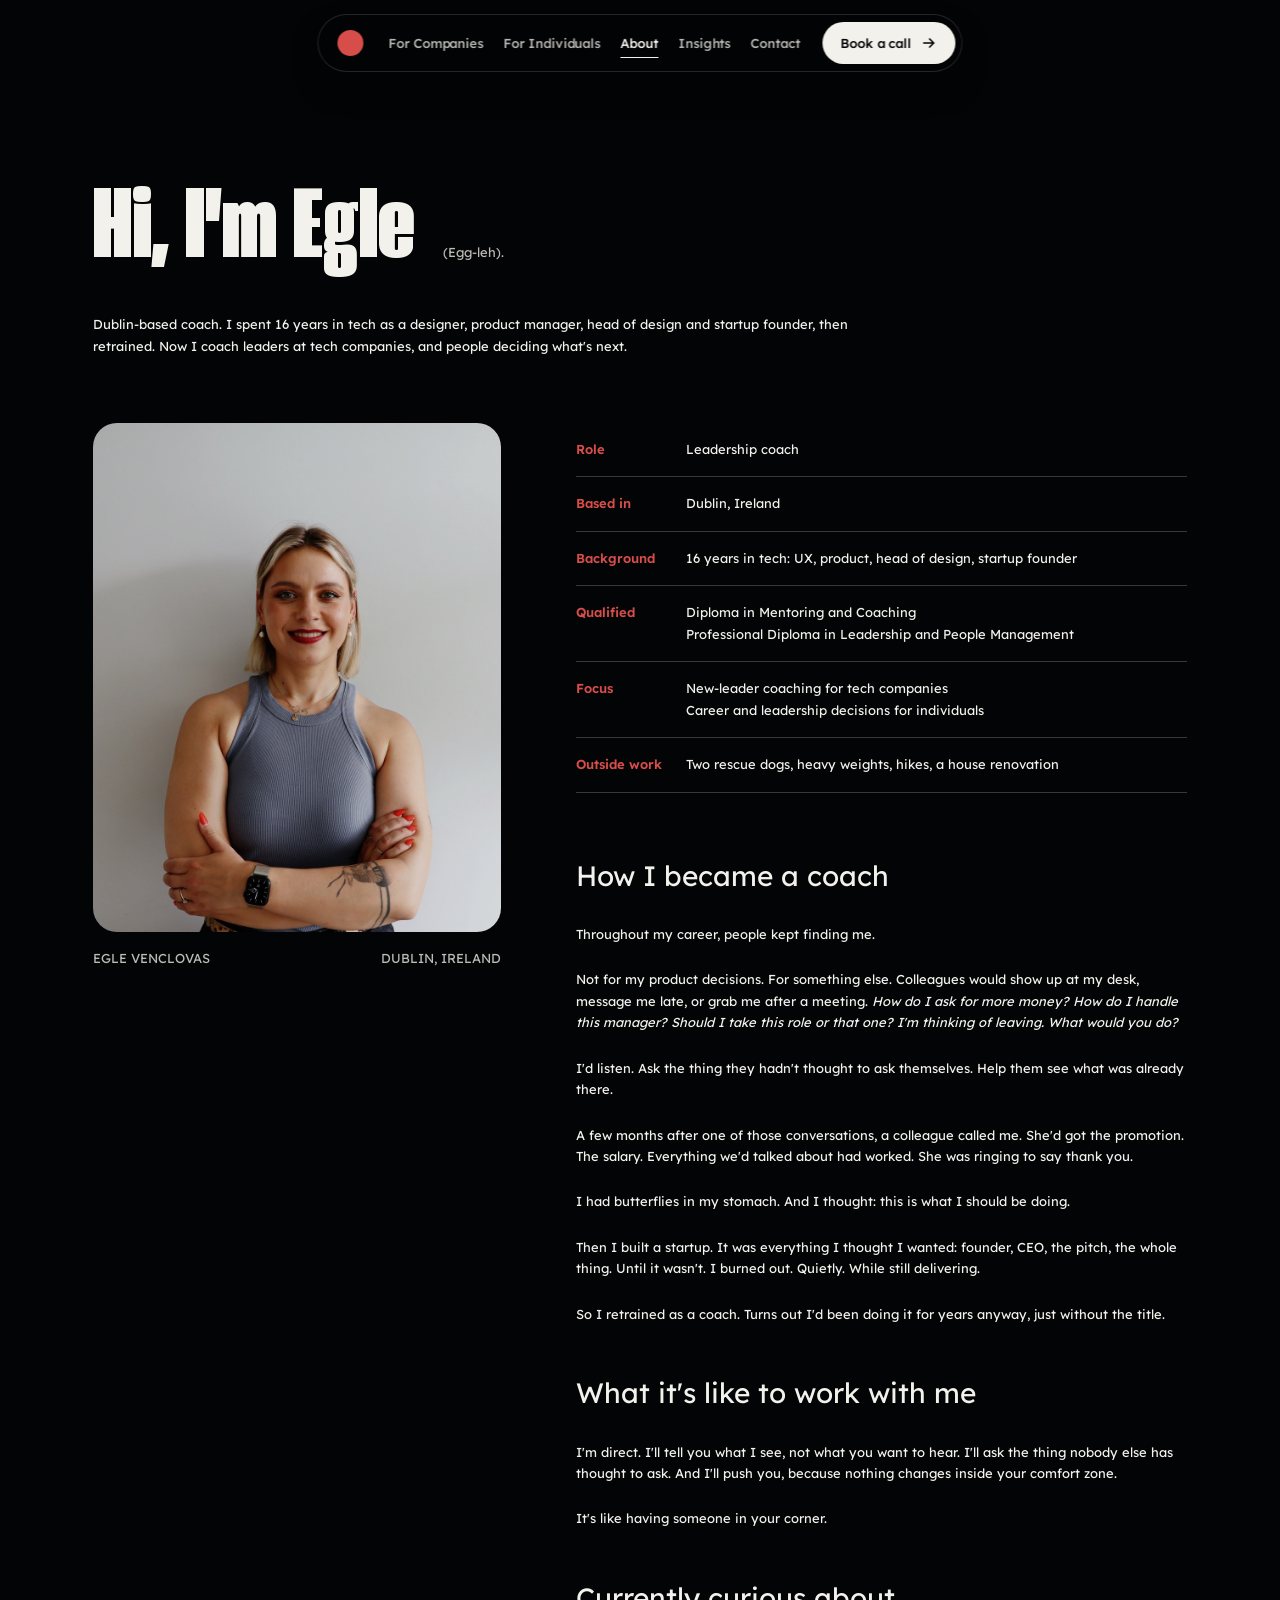
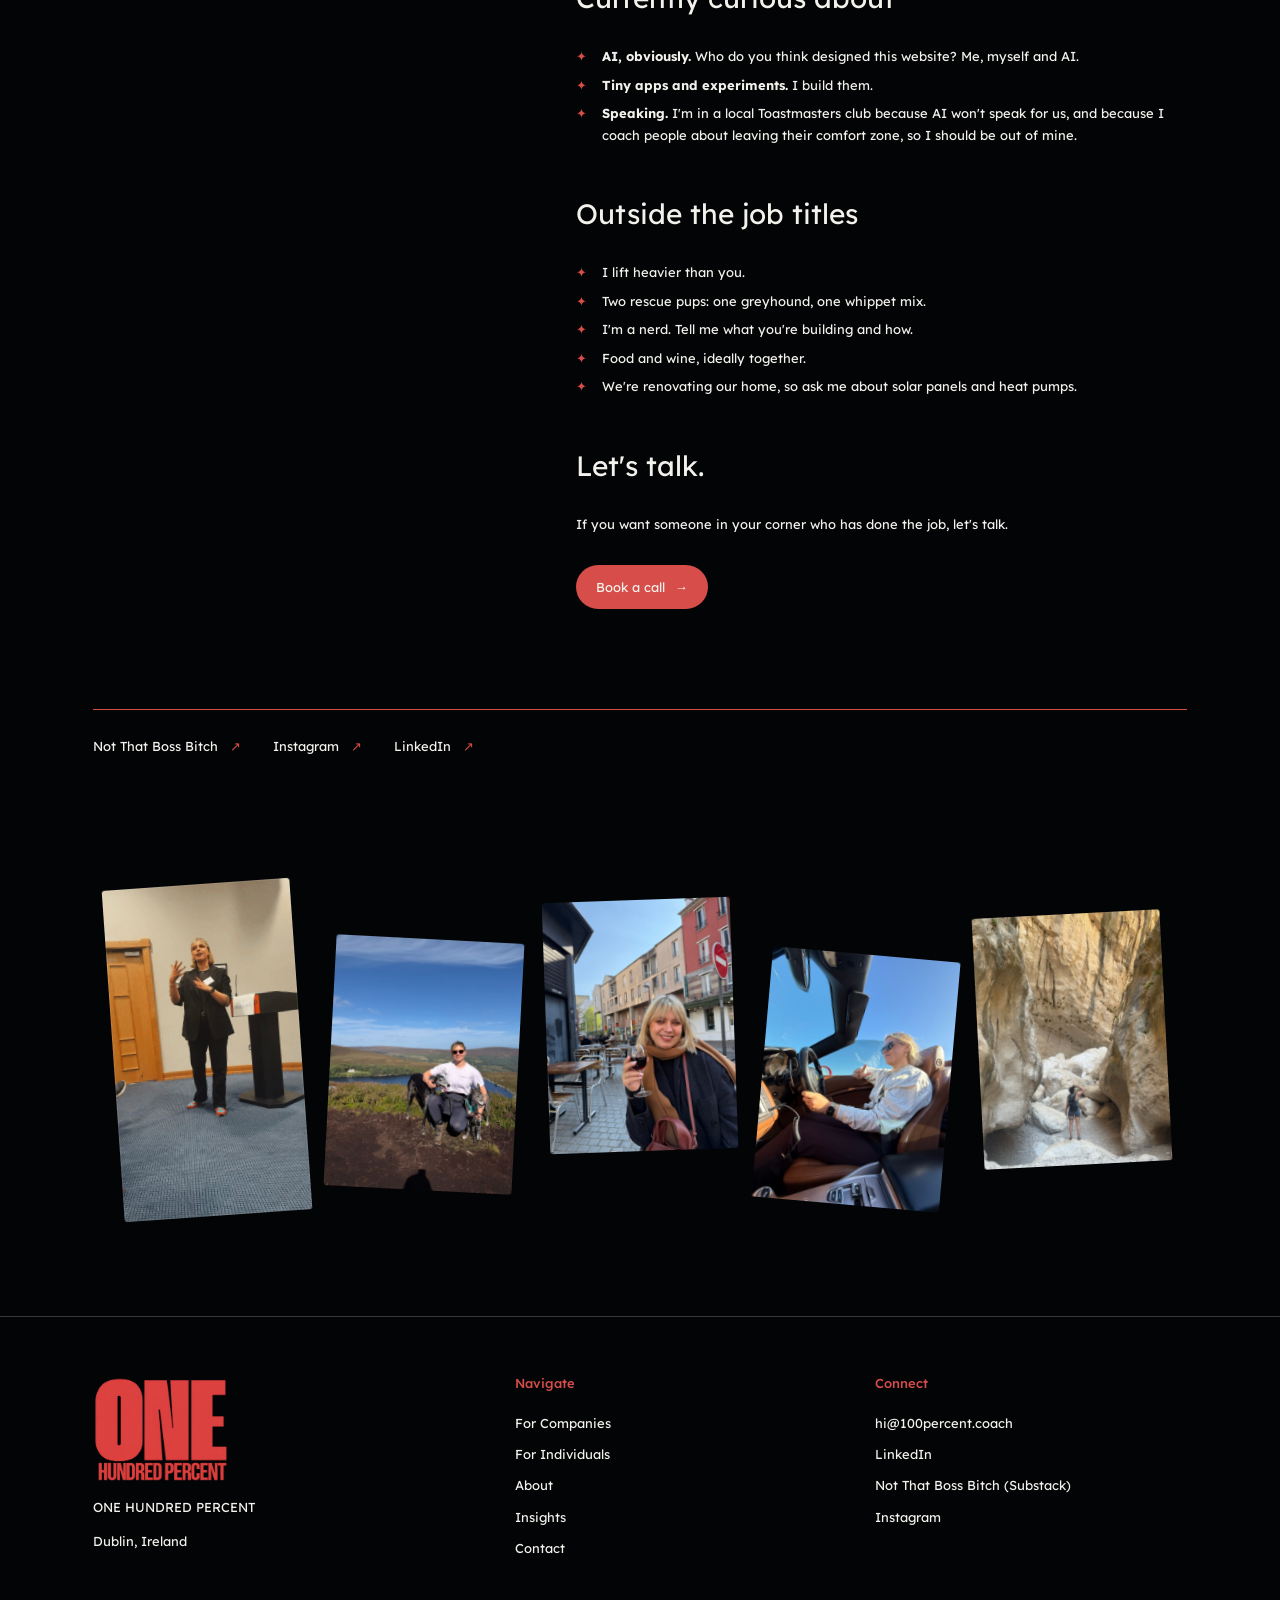
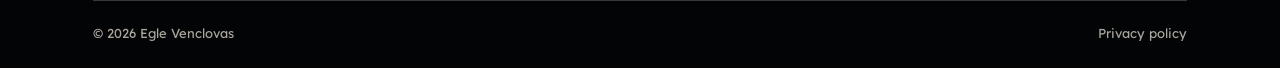
==== commit 10ad5149: "Publish mobile menu and footer updates" ====
--- a/about-page/index.html
+++ b/about-page/index.html
@@ -1,7 +1,8 @@
-<!doctype html><html lang="en"><head><meta charset="utf-8"><meta name="viewport" content="width=device-width, initial-scale=1"><title>About Egle | ONE HUNDRED PERCENT</title><link rel="stylesheet" href="../companies-page/styles.css?v=all-motion-2"><link rel="stylesheet" href="styles.css?v=all-motion-2">    <link rel="stylesheet" href="../companies-page/typography.css?v=all-motion-2">
-  <link rel="preconnect" href="https://fonts.googleapis.com"><link rel="preconnect" href="https://fonts.gstatic.com" crossorigin><link href="https://fonts.googleapis.com/css2?family=Lexend+Deca:wght@400;500;600;700&amp;display=swap" rel="stylesheet"><link rel="stylesheet" href="../companies-page/footer.css?v=1"></head><body>    <nav class="site-nav" aria-label="Main navigation">
+<!doctype html><html lang="en"><head><meta charset="utf-8"><meta name="viewport" content="width=device-width, initial-scale=1"><title>About Egle | ONE HUNDRED PERCENT</title><link rel="stylesheet" href="../companies-page/styles.css?v=mobile-menu-1"><link rel="stylesheet" href="styles.css?v=mobile-menu-1">    <link rel="stylesheet" href="../companies-page/typography.css?v=mobile-menu-1">
+  <link rel="preconnect" href="https://fonts.googleapis.com"><link rel="preconnect" href="https://fonts.gstatic.com" crossorigin><link href="https://fonts.googleapis.com/css2?family=Lexend+Deca:wght@400;500;600;700&amp;display=swap" rel="stylesheet"><link rel="stylesheet" href="../companies-page/footer.css?v=mobile-menu-1"></head><body>    <nav class="site-nav" aria-label="Main navigation">
       <a class="site-nav__brand" href="../companies-page/" aria-label="ONE HUNDRED PERCENT — For Companies"><span aria-hidden="true"></span></a>
-      <ul class="site-nav__links">
+      <button class="site-nav__toggle" type="button" aria-label="Open menu" aria-expanded="false" aria-controls="mobile-navigation"><span></span><span></span><span></span></button>
+      <ul class="site-nav__links" id="mobile-navigation">
         <li><a href="../companies-page/">For Companies</a></li>
         <li><a href="../individuals-page/">For Individuals</a></li>
         <li><a href="./" aria-current="page">About</a></li>
@@ -13,4 +14,4 @@
         <svg aria-hidden="true" viewBox="0 0 24 24" width="18" height="18"><path d="M5 12h14M13 6l6 6-6 6" fill="none" stroke="currentColor" stroke-width="2"/></svg>
       </a>
     </nav>
-<main id="main-content"><section class="long-about"><header><h1>Hi, I'm Egle <span class="about-pronunciation">(Egg-leh).</span></h1><p>Dublin-based coach. I spent 16 years in tech as a designer, product manager, head of design and startup founder, then retrained. Now I coach leaders at tech companies, and people deciding what&#x27;s next.</p></header><div class="long-about__layout"><figure><img src="../companies-page/assets/egle-profile.jpg?v=2" alt="Egle Venclovas" width="1800" height="1200"><figcaption><span>EGLE VENCLOVAS</span><span>DUBLIN, IRELAND</span></figcaption></figure><div class="long-about__copy"><table class="about-facts"><tbody><tr><th scope="row">Role</th><td>Leadership coach</td></tr><tr><th scope="row">Based in</th><td>Dublin, Ireland</td></tr><tr><th scope="row">Background</th><td>16 years in tech: UX, product, head of design, startup founder</td></tr><tr><th scope="row">Qualified</th><td>Diploma in Mentoring and Coaching<br>Professional Diploma in Leadership and People Management</td></tr><tr><th scope="row">Focus</th><td>New-leader coaching for tech companies<br>Career and leadership decisions for individuals</td></tr><tr><th scope="row">Outside work</th><td>Two rescue dogs, heavy weights, hikes, a house renovation</td></tr></tbody></table><h2>How I became a coach</h2><p>Throughout my career, people kept finding me.</p><p>Not for my product decisions. For something else. Colleagues would show up at my desk, message me late, or grab me after a meeting. <em>How do I ask for more money? How do I handle this manager? Should I take this role or that one? I'm thinking of leaving. What would you do?</em></p><p>I&#x27;d listen. Ask the thing they hadn&#x27;t thought to ask themselves. Help them see what was already there.</p><p>A few months after one of those conversations, a colleague called me. She&#x27;d got the promotion. The salary. Everything we&#x27;d talked about had worked. She was ringing to say thank you.</p><p>I had butterflies in my stomach. And I thought: this is what I should be doing.</p><p>Then I built a startup. It was everything I thought I wanted: founder, CEO, the pitch, the whole thing. Until it wasn&#x27;t. I burned out. Quietly. While still delivering.</p><p>So I retrained as a coach. Turns out I&#x27;d been doing it for years anyway, just without the title.</p><h2>What it's like to work with me</h2><p>I&#x27;m direct. I&#x27;ll tell you what I see, not what you want to hear. I&#x27;ll ask the thing nobody else has thought to ask. And I&#x27;ll push you, because nothing changes inside your comfort zone.</p><p>It&#x27;s like having someone in your corner.</p><h2>Currently curious about</h2><ul><li><strong>AI, obviously.</strong> Who do you think designed this website? Me, myself and AI.</li><li><strong>Tiny apps and experiments.</strong> I build them.</li><li><strong>Speaking.</strong> I&#x27;m in a local Toastmasters club because AI won&#x27;t speak for us, and because I coach people about leaving their comfort zone, so I should be out of mine.</li></ul><h2>Outside the job titles</h2><ul><li>I lift heavier than you.</li><li>Two rescue pups: one greyhound, one whippet mix.</li><li>I&#x27;m a nerd. Tell me what you&#x27;re building and how.</li><li>Food and wine, ideally together.</li><li>We&#x27;re renovating our home, so ask me about solar panels and heat pumps.</li></ul><h2>Let's talk.</h2><p>If you want someone in your corner who has done the job, let&#x27;s talk.</p><a class="about-egle__cta" href="https://tidycal.com/100percent/intro-call" target="_blank" rel="noopener noreferrer">Book a call <span aria-hidden="true">→</span></a></div></div></section><nav class="about-socials" aria-label="Social links"><a href="https://eglevenclovas.substack.com/" target="_blank" rel="noopener noreferrer">Not That Boss Bitch <span aria-hidden="true">↗</span></a><a href="https://www.instagram.com/100percent.coach/" target="_blank" rel="noopener noreferrer">Instagram <span aria-hidden="true">↗</span></a><a href="https://www.linkedin.com/in/eglev/" target="_blank" rel="noopener noreferrer">LinkedIn <span aria-hidden="true">↗</span></a></nav><section class="about-photos" id="photos" aria-label="Personal photographs"><figure><img src="assets/personal-1.jpg" alt="Egle speaking at an event" loading="lazy"></figure><figure><img src="assets/personal-2.jpg" alt="Egle outdoors with two dogs" loading="lazy"></figure><figure><img src="assets/personal-3.jpg" alt="Egle sitting outside a café" loading="lazy"></figure><figure><img src="assets/personal-4.jpg" alt="Egle in a convertible" loading="lazy"></figure><figure><img src="assets/personal-5.jpg" alt="Egle hiking through a rocky gorge" loading="lazy"></figure></section></main><footer class="site-footer"><div class="site-footer__columns"><div class="site-footer__brand"><a href="../companies-page/" aria-label="ONE HUNDRED PERCENT"><img src="../companies-page/assets/brand-logo-transparent.png" alt="ONE HUNDRED PERCENT" width="160" loading="lazy"></a><p>ONE HUNDRED PERCENT</p><p>Dublin, Ireland</p></div><nav aria-label="Footer navigation"><h2>Navigate</h2><a href="../companies-page/">For Companies</a><a href="../individuals-page/">For Individuals</a><a href="../about-page/">About</a><a href="../insights-page/">Insights</a><a href="../contact-page/">Contact</a></nav><div class="site-footer__connect"><h2>Connect</h2><a href="mailto:hi@100percent.coach">hi@100percent.coach</a><a href="https://www.linkedin.com/in/eglev/" target="_blank" rel="noopener noreferrer">LinkedIn</a><a href="https://eglevenclovas.substack.com/" target="_blank" rel="noopener noreferrer">Substack (Not That Boss Bitch)</a><a href="https://www.instagram.com/100percent.coach/" target="_blank" rel="noopener noreferrer">Instagram</a></div></div><div class="site-footer__bottom"><span>© 2026 Egle Venclovas</span><span>Privacy policy</span></div></footer><script src="../companies-page/navigation.js" defer></script><script src="../companies-page/scroll-reveals.js?v=all-pages-motion-2" defer></script></body></html>+<main id="main-content"><section class="long-about"><header><h1>Hi, I'm Egle <span class="about-pronunciation">(Egg-leh).</span></h1><p>Dublin-based coach. I spent 16 years in tech as a designer, product manager, head of design and startup founder, then retrained. Now I coach leaders at tech companies, and people deciding what&#x27;s next.</p></header><div class="long-about__layout"><figure><img src="../companies-page/assets/egle-profile.jpg?v=2" alt="Egle Venclovas" width="1800" height="1200"><figcaption><span>EGLE VENCLOVAS</span><span>DUBLIN, IRELAND</span></figcaption></figure><div class="long-about__copy"><table class="about-facts"><tbody><tr><th scope="row">Role</th><td>Leadership coach</td></tr><tr><th scope="row">Based in</th><td>Dublin, Ireland</td></tr><tr><th scope="row">Background</th><td>16 years in tech: UX, product, head of design, startup founder</td></tr><tr><th scope="row">Qualified</th><td>Diploma in Mentoring and Coaching<br>Professional Diploma in Leadership and People Management</td></tr><tr><th scope="row">Focus</th><td>New-leader coaching for tech companies<br>Career and leadership decisions for individuals</td></tr><tr><th scope="row">Outside work</th><td>Two rescue dogs, heavy weights, hikes, a house renovation</td></tr></tbody></table><h2>How I became a coach</h2><p>Throughout my career, people kept finding me.</p><p>Not for my product decisions. For something else. Colleagues would show up at my desk, message me late, or grab me after a meeting. <em>How do I ask for more money? How do I handle this manager? Should I take this role or that one? I'm thinking of leaving. What would you do?</em></p><p>I&#x27;d listen. Ask the thing they hadn&#x27;t thought to ask themselves. Help them see what was already there.</p><p>A few months after one of those conversations, a colleague called me. She&#x27;d got the promotion. The salary. Everything we&#x27;d talked about had worked. She was ringing to say thank you.</p><p>I had butterflies in my stomach. And I thought: this is what I should be doing.</p><p>Then I built a startup. It was everything I thought I wanted: founder, CEO, the pitch, the whole thing. Until it wasn&#x27;t. I burned out. Quietly. While still delivering.</p><p>So I retrained as a coach. Turns out I&#x27;d been doing it for years anyway, just without the title.</p><h2>What it's like to work with me</h2><p>I&#x27;m direct. I&#x27;ll tell you what I see, not what you want to hear. I&#x27;ll ask the thing nobody else has thought to ask. And I&#x27;ll push you, because nothing changes inside your comfort zone.</p><p>It&#x27;s like having someone in your corner.</p><h2>Currently curious about</h2><ul><li><strong>AI, obviously.</strong> Who do you think designed this website? Me, myself and AI.</li><li><strong>Tiny apps and experiments.</strong> I build them.</li><li><strong>Speaking.</strong> I&#x27;m in a local Toastmasters club because AI won&#x27;t speak for us, and because I coach people about leaving their comfort zone, so I should be out of mine.</li></ul><h2>Outside the job titles</h2><ul><li>I lift heavier than you.</li><li>Two rescue pups: one greyhound, one whippet mix.</li><li>I&#x27;m a nerd. Tell me what you&#x27;re building and how.</li><li>Food and wine, ideally together.</li><li>We&#x27;re renovating our home, so ask me about solar panels and heat pumps.</li></ul><h2>Let's talk.</h2><p>If you want someone in your corner who has done the job, let&#x27;s talk.</p><a class="about-egle__cta" href="https://tidycal.com/100percent/intro-call" target="_blank" rel="noopener noreferrer">Book a call <span aria-hidden="true">→</span></a></div></div></section><nav class="about-socials" aria-label="Social links"><a href="https://eglevenclovas.substack.com/" target="_blank" rel="noopener noreferrer">Not That Boss Bitch <span aria-hidden="true">↗</span></a><a href="https://www.instagram.com/100percent.coach/" target="_blank" rel="noopener noreferrer">Instagram <span aria-hidden="true">↗</span></a><a href="https://www.linkedin.com/in/eglev/" target="_blank" rel="noopener noreferrer">LinkedIn <span aria-hidden="true">↗</span></a></nav><section class="about-photos" id="photos" aria-label="Personal photographs"><figure><img src="assets/personal-1.jpg" alt="Egle speaking at an event" loading="lazy"></figure><figure><img src="assets/personal-2.jpg" alt="Egle outdoors with two dogs" loading="lazy"></figure><figure><img src="assets/personal-3.jpg" alt="Egle sitting outside a café" loading="lazy"></figure><figure><img src="assets/personal-4.jpg" alt="Egle in a convertible" loading="lazy"></figure><figure><img src="assets/personal-5.jpg" alt="Egle hiking through a rocky gorge" loading="lazy"></figure></section></main><footer class="site-footer"><div class="site-footer__columns"><div class="site-footer__brand"><a href="../companies-page/" aria-label="ONE HUNDRED PERCENT"><img src="../companies-page/assets/brand-logo-transparent.png" alt="ONE HUNDRED PERCENT" width="160" loading="lazy"></a><p>ONE HUNDRED PERCENT</p><p>Dublin, Ireland</p></div><nav aria-label="Footer navigation"><h2>Navigate</h2><a href="../companies-page/">For Companies</a><a href="../individuals-page/">For Individuals</a><a href="../about-page/">About</a><a href="../insights-page/">Insights</a><a href="../contact-page/">Contact</a></nav><div class="site-footer__connect"><h2>Connect</h2><a href="mailto:hi@100percent.coach">hi@100percent.coach</a><a href="https://www.linkedin.com/in/eglev/" target="_blank" rel="noopener noreferrer">LinkedIn</a><a href="https://eglevenclovas.substack.com/" target="_blank" rel="noopener noreferrer">Not That Boss Bitch (Substack)</a><a href="https://www.instagram.com/100percent.coach/" target="_blank" rel="noopener noreferrer">Instagram</a></div></div><div class="site-footer__bottom"><span>© 2026 Egle Venclovas</span><span>Privacy policy</span></div></footer><script src="../companies-page/navigation.js?v=mobile-menu-1" defer></script><script src="../companies-page/scroll-reveals.js?v=all-pages-motion-2" defer></script></body></html>
--- a/companies-page/styles.css
+++ b/companies-page/styles.css
@@ -701,3 +701,20 @@
 @keyframes page-enter { from { opacity: 0; translate: 0 20px; } to { opacity: 1; translate: 0 0; } }
 .page-enter { animation: page-enter .75s cubic-bezier(.2,.7,.2,1) both; animation-delay: var(--enter-delay,0ms); }
 @media (prefers-reduced-motion: reduce) { .page-enter { animation: none; } }
+
+.site-nav__toggle { display: none; }
+@media (max-width: 800px) {
+ .site-nav, .site-nav.is-scrolled { grid-template-columns: 1fr auto auto; padding: 6px 12px; gap: 0 10px; }
+ .site-nav__brand { grid-column: 1; grid-row: 1; }
+ .site-nav__cta { grid-column: 2; grid-row: 1; }
+ .site-nav__toggle { grid-column: 3; grid-row: 1; display: flex; flex-direction: column; justify-content: center; align-items: center; gap: 5px; width: 44px; height: 44px; padding: 10px; border: 0; border-radius: 50%; color: var(--paper); background: transparent; cursor: pointer; }
+ .site-nav__toggle span { display: block; width: 20px; height: 2px; background: currentColor; transition: transform .2s, opacity .2s; }
+ .site-nav.is-open .site-nav__toggle span:first-child { transform: translateY(7px) rotate(45deg); }
+ .site-nav.is-open .site-nav__toggle span:nth-child(2) { opacity: 0; }
+ .site-nav.is-open .site-nav__toggle span:last-child { transform: translateY(-7px) rotate(-45deg); }
+ .site-nav__links { display: none; grid-column: 1/-1; grid-row: 2; overflow: visible; padding: 16px 4px 8px; margin-top: 6px; border-top: 1px solid #383838; }
+ .site-nav.is-open .site-nav__links { display: flex; flex-direction: column; align-items: stretch; gap: 0; }
+ .site-nav__links a { display: block; padding: 12px 8px; }
+ .site-nav__links a::after { display: none; }
+}
+@media (prefers-reduced-motion: reduce) { .site-nav__toggle span { transition: none; } }
